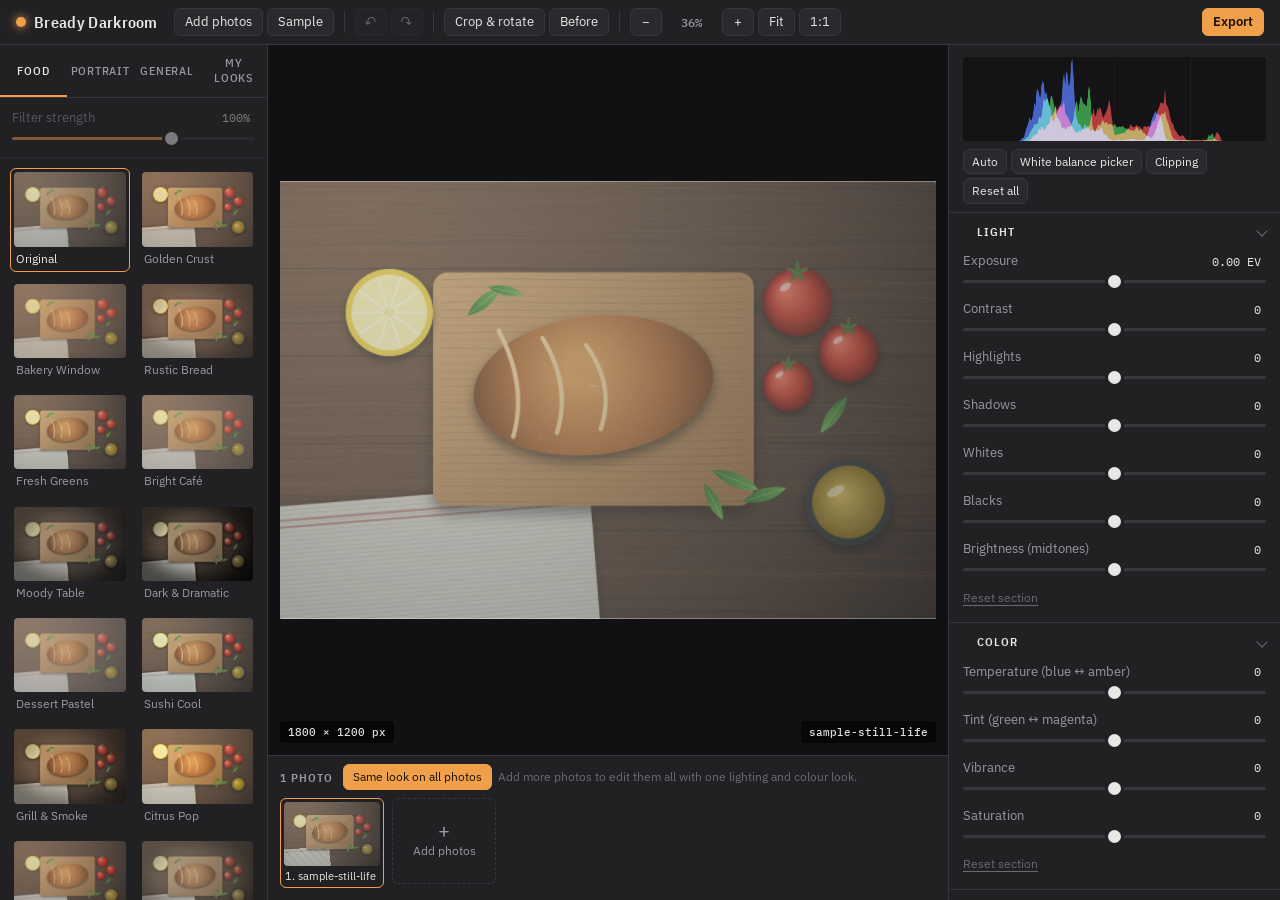
==== darkroom/index.html @ 06fd02fe "Gallery: photos fade in once fully loaded, middle photo first, lighter effects on phones Co-Authored" ====
<!doctype html><html><head><meta charset=utf8><meta name=viewport content="width=device-width,initial-scale=1,viewport-fit=cover"><style>:root{color-scheme:light;box-sizing:border-box;padding-top:env(safe-area-inset-top,0px);padding-bottom:env(safe-area-inset-bottom,0px)}html{scroll-padding-top:env(safe-area-inset-top,0px)}body{margin:0;padding:0;font:14px -apple-system,BlinkMacSystemFont,sans-serif;background:#fff;color:#000}img{max-width:100%}[hidden]:not([hidden=until-found i]){display:none!important}</style></head><body>
<title>Bready Darkroom</title>
<meta name="claude:viewport-fit-sides" content="cover">
<link rel="preconnect" href="https://fonts.googleapis.com">
<link rel="stylesheet" href="https://fonts.googleapis.com/css2?family=IBM+Plex+Mono:wght@400;500&family=IBM+Plex+Sans+Condensed:wght@500;600&family=IBM+Plex+Sans:wght@400;500;600&display=swap">
<style>
/* Layout: darkroom workstation — filter rack left, light table centre, adjustment stack right; stacks on phones.
   Deliberately single-theme neutral dark so colour judgement isn't biased by the UI. Accent = safelight amber. */
:root{
  --bg:#18181a; --panel:#212124; --panel-2:#2a2a2e; --line:#36363b;
  --fg:#e9e7e4; --muted:#9b989f; --faint:#6c6a70;
  --accent:#f0a04b; --accent-ink:#1a1206; --danger:#ff5b4d;
  --font-ui:"IBM Plex Sans",system-ui,-apple-system,"Segoe UI",sans-serif;
  --font-cond:"IBM Plex Sans Condensed","IBM Plex Sans",system-ui,sans-serif;
  --font-mono:"IBM Plex Mono",ui-monospace,SFMono-Regular,Menlo,monospace;
  color-scheme:dark;
}
html,body{height:100%}
[hidden]{display:none!important}
body{background:var(--bg);color:var(--fg);font:13px/1.4 var(--font-ui);overflow:hidden}
*{box-sizing:border-box}
button,select,input{font:inherit;color:inherit}
button{cursor:pointer}
:focus-visible{outline:2px solid var(--accent);outline-offset:2px}

.app{height:100%;display:grid;grid-template-columns:268px minmax(0,1fr) 332px;grid-template-rows:auto minmax(0,1fr);
  grid-template-areas:"top top top" "filters view adjust"}
header{grid-area:top;display:flex;flex-wrap:wrap;align-items:center;gap:6px;padding-block:8px;
  padding-left:max(16px,env(safe-area-inset-left,0px));padding-right:max(16px,env(safe-area-inset-right,0px));
  border-bottom:1px solid var(--line);background:var(--panel)}
.brand{font:600 16px/1 var(--font-cond);letter-spacing:.02em;margin-right:10px;display:flex;align-items:center;gap:8px;white-space:nowrap}
.brand i{width:10px;height:10px;border-radius:50%;background:var(--accent);box-shadow:0 0 10px var(--accent)}
.grp{display:flex;gap:4px;align-items:center}
.sep{width:1px;height:22px;background:var(--line);margin:0 4px}
.btn{background:var(--panel-2);border:1px solid var(--line);border-radius:6px;padding:6px 10px;line-height:1.1;white-space:nowrap}
.btn:hover{border-color:#4a4a50}
.btn:disabled{opacity:.4;cursor:default}
.btn.on{background:var(--accent);color:var(--accent-ink);border-color:var(--accent)}
.btn.primary{background:var(--accent);color:var(--accent-ink);border-color:var(--accent);font-weight:600}
.btn.icon{padding:6px 8px;min-width:32px}
.zoomlbl{font:500 12px var(--font-mono);min-width:52px;text-align:center;color:var(--muted);font-variant-numeric:tabular-nums}
.spacer{flex:1}

/* filter rack */
.filters{grid-area:filters;border-right:1px solid var(--line);background:var(--panel);display:flex;flex-direction:column;min-height:0}
.tabs{display:flex;border-bottom:1px solid var(--line)}
.tabs button{flex:1;background:none;border:0;border-bottom:2px solid transparent;padding:10px 4px;color:var(--muted);font:500 12px var(--font-cond);letter-spacing:.06em;text-transform:uppercase}
.tabs button.on{color:var(--fg);border-bottom-color:var(--accent)}
.amount{padding:10px 12px;border-bottom:1px solid var(--line)}
.tiles{flex:1;overflow:auto;padding:10px;display:grid;grid-template-columns:repeat(2,minmax(0,1fr));gap:8px;align-content:start}
.tile{position:relative;background:none;border:1px solid transparent;border-radius:6px;padding:3px;text-align:left;color:var(--muted)}
.tile canvas{display:block;width:100%;aspect-ratio:3/2;object-fit:cover;border-radius:4px;background:var(--panel-2)}
.tile span{display:block;font-size:11.5px;padding:4px 2px 1px;white-space:nowrap;overflow:hidden;text-overflow:ellipsis}
.tile:hover{color:var(--fg)}
.tile.on{border-color:var(--accent);color:var(--fg)}
.tile .del{position:absolute;top:6px;right:6px;width:20px;height:20px;border-radius:50%;border:0;background:rgba(0,0,0,.6);color:#fff;font-size:12px;line-height:20px;padding:0}
.savelook{grid-column:1/-1;display:flex;gap:6px}
.savelook input{flex:1;min-width:0;background:var(--panel-2);border:1px solid var(--line);border-radius:6px;padding:6px 8px}
.empty{grid-column:1/-1;color:var(--muted);font-size:12px;padding:6px 2px}

/* light table */
.center{grid-area:view;display:flex;flex-direction:column;min-width:0;min-height:0}
.view{flex:1;position:relative;overflow:hidden;background:#111113;touch-action:none;min-height:0}
/* photo strip: the shoot, one shared look */
.strip{border-top:1px solid var(--line);background:var(--panel);padding:8px 12px 10px;display:flex;flex-direction:column;gap:8px}
.strip-head{display:flex;flex-wrap:wrap;align-items:center;gap:6px}
.strip-head .count{font:600 12px var(--font-cond);letter-spacing:.08em;text-transform:uppercase;color:var(--muted);margin-right:4px}
.strip-head .note{font-size:12px;color:var(--faint);flex:1;min-width:140px}
.strip-head .btn{font-size:12px;padding:5px 9px}
.strip-row{display:flex;gap:8px;overflow-x:auto;padding-bottom:2px}
.ph{position:relative;flex:0 0 auto;width:104px;background:none;border:1px solid transparent;border-radius:6px;padding:3px;color:var(--muted);text-align:left}
.ph canvas{display:block;width:96px;height:64px;border-radius:4px;background:var(--panel-2)}
.ph span{display:block;font-size:11px;padding:3px 1px 0;white-space:nowrap;overflow:hidden;text-overflow:ellipsis;font-variant-numeric:tabular-nums}
.ph:hover{color:var(--fg)}.ph.on{border-color:var(--accent);color:var(--fg)}
.ph .del{position:absolute;top:5px;right:5px;width:18px;height:18px;border-radius:50%;border:0;background:rgba(0,0,0,.65);color:#fff;font-size:11px;line-height:18px;padding:0}
.ph.add{display:flex;flex-direction:column;align-items:center;justify-content:center;height:86px;border:1px dashed var(--line);color:var(--muted);font-size:12px;gap:2px}
.ph.add b{font-size:20px;font-weight:400;line-height:1}
.ph.add:hover{border-color:var(--accent);color:var(--fg)}
.view.pan,.view.space,.view.space #cropbox{cursor:grab}.view.panning{cursor:grabbing}.view.pick{cursor:crosshair}
#stage{position:absolute;left:0;top:0;transform-origin:0 0}
#gl{position:absolute;inset:0;width:100%;height:100%;display:block}
#main,#detail{position:absolute;left:0;top:0;display:block}
#detail{pointer-events:none}
.chip{position:absolute;left:12px;bottom:12px;background:rgba(0,0,0,.6);border-radius:4px;padding:4px 8px;font:500 11px var(--font-mono);color:#ddd;pointer-events:none;font-variant-numeric:tabular-nums}
.chip.r{left:auto;right:12px}
.badge{position:absolute;top:12px;left:50%;transform:translateX(-50%);background:var(--accent);color:var(--accent-ink);font:600 11px var(--font-cond);letter-spacing:.08em;text-transform:uppercase;padding:4px 10px;border-radius:4px}
.drop{position:absolute;inset:0;display:flex;align-items:center;justify-content:center;border:2px dashed var(--accent);background:rgba(240,160,75,.08);font:600 16px var(--font-cond);color:var(--accent);pointer-events:none}

/* crop */
#cropbox{position:absolute;box-shadow:0 0 0 9999px rgba(0,0,0,.6);outline:1px solid rgba(255,255,255,.9);cursor:move}
#cropbox .g{position:absolute;background:rgba(255,255,255,.35);pointer-events:none}
#cropbox .h{position:absolute;width:18px;height:18px;margin:-9px 0 0 -9px;border:2px solid #fff;background:rgba(0,0,0,.35);border-radius:3px}
.cropbar{position:absolute;left:50%;bottom:12px;transform:translateX(-50%);display:flex;flex-wrap:wrap;gap:6px;align-items:center;justify-content:center;
  background:rgba(24,24,26,.94);border:1px solid var(--line);border-radius:8px;padding:8px;max-width:calc(100% - 24px)}
.cropbar select{background:var(--panel-2);border:1px solid var(--line);border-radius:6px;padding:5px 6px}
.cropbar .straight{display:flex;align-items:center;gap:6px;font-size:12px;color:var(--muted)}
.cropbar .straight input{width:120px}

/* adjustment stack */
.adjust{grid-area:adjust;border-left:1px solid var(--line);background:var(--panel);overflow:auto;min-height:0}
.histo{padding:12px 14px 8px;border-bottom:1px solid var(--line);position:sticky;top:0;background:var(--panel);z-index:2}
#hist{width:100%;height:84px;display:block;background:#141416;border-radius:4px}
.tools{display:flex;flex-wrap:wrap;gap:4px;margin-top:8px}
.tools .btn{padding:5px 8px;font-size:12px}
details{border-bottom:1px solid var(--line)}
summary{list-style:none;cursor:pointer;padding:11px 14px;display:flex;align-items:center;gap:8px;font:600 12px var(--font-cond);letter-spacing:.08em;text-transform:uppercase;color:var(--muted)}
summary::-webkit-details-marker{display:none}
summary::after{content:"";margin-left:auto;width:7px;height:7px;border-right:1.5px solid var(--faint);border-bottom:1.5px solid var(--faint);transform:rotate(-45deg);transition:transform .15s}
details[open] summary::after{transform:rotate(45deg)}
details[open] summary{color:var(--fg)}
summary .dot{width:6px;height:6px;border-radius:50%;background:var(--accent);visibility:hidden}
summary .dot.on{visibility:visible}
.body{padding:2px 14px 14px;display:flex;flex-direction:column;gap:9px}
.row{display:grid;grid-template-columns:1fr auto;gap:2px 8px;align-items:center}
.row label{font-size:12.5px;color:var(--muted);user-select:none;cursor:default}
.row label:hover{color:var(--fg)}
.row .val{width:64px;background:transparent;border:1px solid transparent;border-radius:4px;text-align:right;font:12px var(--font-mono);color:var(--fg);padding:1px 4px;font-variant-numeric:tabular-nums}
.row .val:focus{border-color:var(--line);background:var(--panel-2)}
.row input[type=range]{grid-column:1/-1}
.sub{font:600 11px var(--font-cond);letter-spacing:.08em;text-transform:uppercase;color:var(--faint);margin-top:4px}
.seg{display:flex;gap:2px;background:var(--panel-2);border-radius:6px;padding:2px}
.seg button{flex:1;background:none;border:0;border-radius:4px;padding:5px 4px;font-size:12px;color:var(--muted)}
.seg button.on{background:#3a3a40;color:var(--fg)}
.reset{align-self:flex-start;background:none;border:0;color:var(--faint);font-size:12px;padding:2px 0;text-decoration:underline;text-underline-offset:3px}
.reset:hover{color:var(--fg)}
.hint{font-size:11.5px;color:var(--faint);line-height:1.45}
#curve{width:100%;aspect-ratio:1;display:block;background:#141416;border-radius:4px;touch-action:none;cursor:crosshair}

input[type=range]{-webkit-appearance:none;appearance:none;width:100%;height:18px;background:transparent;margin:0;--a:0%;--b:0%;--track:linear-gradient(to right,var(--line),var(--line))}
input[type=range]::-webkit-slider-runnable-track{height:3px;border-radius:2px;background:linear-gradient(to right,transparent var(--a),var(--accent) var(--a),var(--accent) var(--b),transparent var(--b)),var(--track)}
input[type=range]::-moz-range-track{height:3px;border-radius:2px;background:linear-gradient(to right,transparent var(--a),var(--accent) var(--a),var(--accent) var(--b),transparent var(--b)),var(--track)}
input[type=range]::-webkit-slider-thumb{-webkit-appearance:none;width:13px;height:13px;border-radius:50%;background:var(--fg);margin-top:-5px;border:0;box-shadow:0 0 0 3px var(--panel)}
input[type=range]::-moz-range-thumb{width:13px;height:13px;border-radius:50%;background:var(--fg);border:0;box-shadow:0 0 0 3px var(--panel)}
input[type=range].hue{--track:linear-gradient(to right,#f44,#fa4,#ff4,#4f4,#4ff,#44f,#f4f,#f44)}
input[type=range].hue::-webkit-slider-runnable-track{height:4px;background:var(--track)}
input[type=range].hue::-moz-range-track{height:4px;background:var(--track)}

/* export sheet */
.sheet{position:fixed;inset:0;background:rgba(0,0,0,.6);display:flex;align-items:center;justify-content:center;z-index:20;
  padding-left:max(16px,env(safe-area-inset-left,0px));padding-right:max(16px,env(safe-area-inset-right,0px));padding-block:16px}
.card{background:var(--panel);border:1px solid var(--line);border-radius:10px;width:min(520px,100%);max-height:100%;overflow:auto;padding:18px;display:flex;flex-direction:column;gap:12px}
.card h2{margin:0;font:600 18px var(--font-cond);letter-spacing:.02em}
.field{display:flex;flex-direction:column;gap:5px}
.field > span{font-size:12px;color:var(--muted)}
.field input[type=text],.field input[type=number],.field select{background:var(--panel-2);border:1px solid var(--line);border-radius:6px;padding:7px 8px;width:100%}
.two{display:grid;grid-template-columns:1fr 1fr;gap:10px}
.sizes{display:flex;flex-wrap:wrap;gap:5px}
.sizes .btn{font-size:12px;padding:5px 8px}
.stat{font:12px var(--font-mono);color:var(--muted);font-variant-numeric:tabular-nums}
.stat b{color:var(--fg);font-weight:500}
#expPreview{max-width:100%;max-height:220px;align-self:center;border-radius:4px;display:block}
.actions{display:flex;gap:8px;justify-content:flex-end;flex-wrap:wrap}

.toast{position:fixed;left:50%;bottom:max(20px,env(safe-area-inset-bottom,0px));transform:translateX(-50%);background:var(--fg);color:var(--bg);padding:8px 14px;border-radius:6px;font-weight:500;z-index:30;max-width:calc(100% - 32px)}

@media (max-width:980px){
  body{overflow:auto}
  .app{height:auto;grid-template-columns:minmax(0,1fr);grid-template-rows:auto;grid-template-areas:"top" "view" "filters" "adjust"}
  .view{flex:none;height:56vh;min-height:320px}
  .filters,.adjust{border:0;border-top:1px solid var(--line)}
  .tiles{grid-auto-flow:column;grid-template-columns:none;grid-auto-columns:116px;grid-template-rows:auto;overflow-x:auto;overflow-y:hidden}
  .savelook{grid-column:auto;grid-row:1;width:220px;flex-direction:column}
  .empty{grid-column:auto;width:200px}
  .histo{position:static}
  .brand{width:100%;margin-bottom:2px}
}
@media (prefers-reduced-motion:reduce){*{transition:none!important}}
</style>

<div class="app">
  <header>
    <div class="brand"><i></i>Bready Darkroom</div>
    <div class="grp">
      <button class="btn" id="openBtn" title="Add photos (O)">Add photos</button>
      <input type="file" id="file" accept="image/*" multiple hidden>
      <button class="btn" id="sampleBtn">Sample</button>
    </div>
    <div class="sep"></div>
    <div class="grp">
      <button class="btn icon" id="undoBtn" title="Undo (Ctrl+Z)" aria-label="Undo">↶</button>
      <button class="btn icon" id="redoBtn" title="Redo (Ctrl+Shift+Z)" aria-label="Redo">↷</button>
    </div>
    <div class="sep"></div>
    <div class="grp">
      <button class="btn" id="cropBtn" title="Crop & rotate (C)">Crop &amp; rotate</button>
      <button class="btn" id="beforeBtn" title="Hold to see the original (\)">Before</button>
    </div>
    <div class="sep"></div>
    <div class="grp">
      <button class="btn icon" id="zoomOut" aria-label="Zoom out" title="Zoom out (−)">−</button>
      <span class="zoomlbl" id="zoomLbl">100%</span>
      <button class="btn icon" id="zoomIn" aria-label="Zoom in" title="Zoom in (+)">+</button>
      <button class="btn" id="fitBtn" title="Fit to screen (0)">Fit</button>
      <button class="btn" id="oneBtn" title="Actual pixels (1)">1:1</button>
    </div>
    <div class="spacer"></div>
    <button class="btn primary" id="exportBtn">Export</button>
  </header>

  <aside class="filters">
    <div class="tabs" role="tablist">
      <button data-tab="food" class="on">Food</button>
      <button data-tab="portrait">Portrait</button>
      <button data-tab="general">General</button>
      <button data-tab="mine">My looks</button>
    </div>
    <div class="amount" id="amountWrap"></div>
    <div class="tiles" id="tiles"></div>
  </aside>

  <section class="center">
  <main class="view pan" id="view">
    <canvas id="gl"></canvas>
    <div id="stage"><canvas id="main"></canvas><canvas id="detail" hidden></canvas></div>
    <div id="cropbox" hidden></div>
    <div class="cropbar" id="cropbar" hidden>
      <select id="aspect" aria-label="Aspect ratio">
        <option value="free">Free</option>
        <option value="orig">Original</option>
        <option value="1">1:1 Square</option>
        <option value="0.8">4:5 Instagram</option>
        <option value="1.5">3:2 Photo</option>
        <option value="1.3333">4:3</option>
        <option value="1.7778">16:9 Hero</option>
        <option value="0.5625">9:16 Story</option>
        <option value="0.6667">2:3 Portrait</option>
        <option value="1.9048">1.91:1 Social share</option>
        <option value="3">3:1 Banner</option>
      </select>
      <button class="btn icon" id="rotL" title="Rotate left" aria-label="Rotate left">⟲</button>
      <button class="btn icon" id="rotR" title="Rotate right" aria-label="Rotate right">⟳</button>
      <button class="btn" id="flipH">Flip H</button>
      <button class="btn" id="flipV">Flip V</button>
      <select id="cropFill" aria-label="Fill for empty corners" title="Colour for areas outside the photo">
        <option value="blur">Corners: blurred photo</option><option value="white">Corners: white</option><option value="black">Corners: black</option><option value="transparent">Corners: transparent</option></select>
      <label class="straight">Straighten <input type="range" id="straight" min="-45" max="45" step="0.1" value="0"><span id="straightVal" class="stat">0.0°</span></label>
      <span class="stat" style="flex-basis:100%;text-align:center;order:9">Drag the box past the photo edge to include more · scroll or pinch to zoom · hold Space to pan</span>
      <button class="btn" id="cropReset">Reset</button>
      <button class="btn" id="cropCancel">Cancel</button>
      <button class="btn primary" id="cropApply">Apply</button>
    </div>
    <div class="badge" id="beforeBadge" hidden>Original</div>
    <div class="chip" id="dimChip"></div>
    <div class="chip r" id="nameChip"></div>
    <div class="drop" id="drop" hidden>Drop photo to open</div>
  </main>
  <div class="strip" id="strip">
    <div class="strip-head">
      <span class="count" id="stripCount">1 photo</span>
      <button class="btn on" id="syncBtn" title="Every photo uses the same light and colour edits; crops stay per photo">Same look on all photos</button>
      <button class="btn" id="copyLookBtn" hidden>Copy this look to all</button>
      <span class="note" id="stripNote"></span>
      <button class="btn" id="exportAllBtn" hidden>Export all</button>
    </div>
    <div class="strip-row" id="stripRow"></div>
  </div>
  </section>

  <aside class="adjust" id="adjust">
    <div class="histo">
      <canvas id="hist" width="600" height="168"></canvas>
      <div class="tools">
        <button class="btn" id="autoBtn" title="Auto levels and tone">Auto</button>
        <button class="btn" id="wbBtn" title="Click something white or grey in the photo">White balance picker</button>
        <button class="btn" id="clipBtn" title="Red = blown highlights, blue = crushed shadows">Clipping</button>
        <button class="btn" id="resetAll">Reset all</button>
      </div>
    </div>
    <details open data-sec="light"><summary><span class="dot"></span>Light</summary><div class="body" id="sec-light"></div></details>
    <details open data-sec="color"><summary><span class="dot"></span>Color</summary><div class="body" id="sec-color"></div></details>
    <details data-sec="hsl"><summary><span class="dot"></span>HSL mixer</summary><div class="body" id="sec-hsl"></div></details>
    <details data-sec="curves"><summary><span class="dot"></span>Curves</summary><div class="body" id="sec-curves"></div></details>
    <details data-sec="levels"><summary><span class="dot"></span>Levels</summary><div class="body" id="sec-levels"></div></details>
    <details data-sec="grading"><summary><span class="dot"></span>Color grading</summary><div class="body" id="sec-grading"></div></details>
    <details data-sec="detail"><summary><span class="dot"></span>Detail</summary><div class="body" id="sec-detail"></div></details>
    <details data-sec="portrait"><summary><span class="dot"></span>Portrait retouch</summary><div class="body" id="sec-portrait"></div></details>
    <details data-sec="effects"><summary><span class="dot"></span>Effects</summary><div class="body" id="sec-effects"></div></details>
  </aside>
</div>

<div class="sheet" id="exportSheet" hidden>
  <div class="card" role="dialog" aria-labelledby="expTitle">
    <h2 id="expTitle">Export for web</h2>
    <div class="field" id="expScopeWrap" hidden><span>Photos</span>
      <div class="seg" id="expScope"><button data-v="one" class="on">This photo</button><button data-v="all" id="expAllLbl">All photos (.zip)</button></div></div>
    <div class="field"><span id="expNameLbl">File name</span><input type="text" id="expName" value="photo-edit"></div>
    <div class="two">
      <label class="field"><span>Format</span>
        <select id="expFmt"><option value="jpg">JPG (photos)</option><option value="webp">WebP (smallest)</option><option value="png">PNG (lossless)</option></select></label>
      <label class="field"><span>Quality <b id="expQVal" class="stat">82</b></span><input type="range" id="expQ" min="40" max="100" value="82"></label>
    </div>
    <div class="field"><span>Size presets</span>
      <div class="sizes" id="expSizes"></div>
    </div>
    <div class="two">
      <label class="field"><span>Width (px) — blank keeps original</span><input type="number" id="expW" min="16" max="12000" placeholder="original"></label>
      <label class="field"><span>Height (px) — blank keeps ratio</span><input type="number" id="expH" min="16" max="12000" placeholder="auto"></label>
    </div>
    <div class="stat" id="expInfo"></div>
    <img id="expPreview" alt="Export preview" hidden>
    <div class="hint" id="expHint"></div>
    <div class="actions">
      <button class="btn" id="expClose">Close</button>
      <button class="btn primary" id="expGo">Render &amp; save</button>
    </div>
  </div>
</div>
<div class="toast" id="toast" hidden></div>

<script>
"use strict";
/* ============================== parameters ============================== */
const BANDS=["red","orange","yellow","green","aqua","blue","purple","magenta"];
const BAND_C={red:0,orange:30,yellow:60,green:120,aqua:180,blue:235,purple:275,magenta:320};
const BAND_W={red:32,orange:26,yellow:32,green:50,aqua:40,blue:42,purple:32,magenta:36};
const BAND_SW={red:"#e5484d",orange:"#f08a3a",yellow:"#e8cf3a",green:"#46b35a",aqua:"#3fbfc4",blue:"#3e6fe0",purple:"#8a55d8",magenta:"#d64fb0"};
function defaults(){
  const hsl={};BANDS.forEach(b=>hsl[b]=[0,0,0]);
  return {exposure:0,contrast:0,highlights:0,shadows:0,whites:0,blacks:0,brightness:0,
    temp:0,tint:0,vibrance:0,saturation:0,
    clarity:0,dehaze:0,sharpen:0,noise:0,skin:0,
    fade:0,vignette:0,vigMid:50,vigFeather:50,vigRound:0,grain:0,grainSize:25,
    shH:220,shS:0,miH:30,miS:0,hiH:45,hiS:0,balance:0,
    inBlack:0,gamma:1,inWhite:255,outBlack:0,outWhite:255,
    curves:{rgb:[[0,0],[255,255]],r:[[0,0],[255,255]],g:[[0,0],[255,255]],b:[[0,0],[255,255]]},
    hsl};
}
const DEF=defaults();
const clone=o=>JSON.parse(JSON.stringify(o));
const sgn=v=>(v>0?"+":"")+v;
const fmtInt=v=>sgn(Math.round(v));

/* ============================== presets ============================== */
const P_FOOD=[
 ["Golden Crust",{exposure:.15,contrast:12,highlights:-20,shadows:15,temp:18,tint:3,vibrance:18,clarity:15,sharpen:25,hsl:{orange:[-3,15,5],yellow:[-5,10,5]},hiH:40,hiS:12}],
 ["Bakery Window",{exposure:.25,contrast:5,highlights:-30,shadows:20,temp:25,tint:4,vibrance:10,fade:10,hiH:45,hiS:15}],
 ["Rustic Bread",{exposure:.05,contrast:18,highlights:-25,shadows:20,temp:22,tint:4,vibrance:10,clarity:25,sharpen:30,fade:6,vignette:-20,hsl:{orange:[-4,12,4],yellow:[-8,5,6]},shH:30,shS:10}],
 ["Fresh Greens",{exposure:.1,contrast:10,temp:-4,vibrance:22,clarity:10,sharpen:20,hsl:{green:[-8,25,8],yellow:[-10,10,0],aqua:[0,10,0]}}],
 ["Bright Café",{exposure:.35,contrast:-5,highlights:-25,shadows:30,whites:10,temp:6,vibrance:12,fade:8,sharpen:15}],
 ["Moody Table",{exposure:-.3,contrast:25,highlights:-35,shadows:-10,blacks:-15,temp:8,saturation:-10,clarity:20,vignette:-35,hsl:{orange:[0,10,0]},shH:210,shS:15}],
 ["Dark & Dramatic",{exposure:-.4,contrast:35,highlights:-10,shadows:-25,blacks:-30,clarity:25,saturation:-5,vignette:-50,temp:6}],
 ["Dessert Pastel",{exposure:.3,contrast:-15,highlights:-20,shadows:25,fade:20,saturation:-8,vibrance:10,tint:6,hsl:{red:[5,-10,10],magenta:[0,10,10]},hiH:330,hiS:10}],
 ["Sushi Cool",{exposure:.1,contrast:15,temp:-15,tint:-3,vibrance:15,clarity:15,sharpen:30,hsl:{red:[0,15,0],orange:[-5,10,0]}}],
 ["Grill & Smoke",{exposure:-.15,contrast:30,highlights:-20,shadows:5,blacks:-20,temp:20,saturation:5,clarity:30,dehaze:10,vignette:-30,hsl:{orange:[-5,15,-5],red:[0,10,-5]}}],
 ["Citrus Pop",{exposure:.2,contrast:20,temp:5,vibrance:30,saturation:8,clarity:10,hsl:{yellow:[-3,25,8],orange:[0,20,5],green:[0,15,0]}}],
 ["Berry Rich",{contrast:20,highlights:-15,blacks:-10,vibrance:20,tint:5,hsl:{red:[-5,25,-5],magenta:[0,25,-5],purple:[0,20,-5]}}],
 ["Coffee House",{exposure:-.1,contrast:15,highlights:-20,temp:15,saturation:-15,fade:15,clarity:15,vignette:-25,shH:35,shS:18,hiH:40,hiS:10}],
 ["Clean Menu",{exposure:.4,contrast:10,highlights:-10,shadows:20,whites:25,blacks:-5,temp:-3,vibrance:12,sharpen:25,dehaze:5}],
 ["Street Food",{contrast:30,highlights:-20,shadows:15,temp:10,vibrance:25,clarity:30,dehaze:12,sharpen:30,vignette:-15}],
 ["Brunch Light",{exposure:.3,contrast:-5,highlights:-30,shadows:25,temp:10,tint:3,vibrance:15,fade:10}],
 ["Chocolate Deep",{exposure:-.15,contrast:30,highlights:-15,blacks:-20,temp:12,saturation:5,clarity:20,vignette:-25,hsl:{orange:[0,15,-10],red:[0,10,-8]}}],
 ["Spice Market",{contrast:20,temp:18,vibrance:30,clarity:15,hsl:{red:[3,20,0],orange:[0,25,0],yellow:[-5,15,0]},shH:20,shS:10}],
 ["Ice Cream",{exposure:.35,contrast:-10,shadows:20,temp:-8,tint:5,vibrance:15,fade:15,hsl:{magenta:[0,15,10],red:[0,8,10],aqua:[0,15,10]}}],
 ["Wine & Dine",{exposure:-.2,contrast:25,highlights:-25,blacks:-15,temp:6,tint:6,vignette:-40,hsl:{red:[0,20,-10],purple:[0,15,-8]},shH:280,shS:10}],
 ["Farm Fresh",{exposure:.15,contrast:12,shadows:15,temp:4,vibrance:25,clarity:18,sharpen:25,hsl:{green:[-6,20,5],red:[0,15,0],orange:[0,10,0]}}],
 ["Overhead Flatlay",{exposure:.25,contrast:8,highlights:-20,shadows:25,whites:15,temp:-2,vibrance:15,sharpen:20}],
 ["Burger Joint",{contrast:28,highlights:-15,shadows:10,temp:12,saturation:10,clarity:22,dehaze:8,vignette:-20,hsl:{red:[0,15,0],orange:[-3,18,0],yellow:[-5,10,0],green:[0,15,0]}}],
 ["Matcha",{exposure:.15,contrast:-5,fade:12,temp:-5,saturation:-5,hsl:{green:[-15,20,10],yellow:[-15,0,5]},hiH:90,hiS:8}],
];
const P_PORTRAIT=[
 ["Natural Skin",{skin:30,contrast:5,highlights:-10,shadows:10,temp:3,vibrance:5,hsl:{orange:[0,-5,5]}}],
 ["Soft Glow",{exposure:.2,contrast:-12,highlights:-20,shadows:15,skin:45,clarity:-20,fade:8,hsl:{orange:[0,-8,10]}}],
 ["Golden Hour",{exposure:.1,contrast:10,highlights:-25,shadows:15,temp:30,tint:5,vibrance:12,skin:25,hiH:40,hiS:18,shH:20,shS:8,vignette:-15}],
 ["Studio Clean",{exposure:.15,contrast:12,highlights:-15,shadows:10,whites:12,blacks:-8,skin:30,sharpen:20,hsl:{orange:[0,-5,5]}}],
 ["Corporate Headshot",{exposure:.1,contrast:10,highlights:-15,shadows:15,temp:-2,vibrance:5,skin:35,sharpen:25,clarity:5,hsl:{orange:[0,-5,5]}}],
 ["Porcelain",{exposure:.3,contrast:-5,highlights:-15,temp:-8,saturation:-20,skin:55,fade:6,hsl:{orange:[0,-25,20],red:[0,-15,10]}}],
 ["Bronze",{exposure:-.05,contrast:20,temp:22,tint:4,vibrance:10,clarity:10,skin:20,hsl:{orange:[-3,20,-8],yellow:[-8,10,-5]},shH:30,shS:12}],
 ["Deep Tone Glow",{exposure:.15,contrast:10,highlights:-20,shadows:20,vibrance:10,temp:6,skin:20,hsl:{orange:[-2,12,5],red:[0,5,0]},hiH:40,hiS:8}],
 ["Rosy Cheeks",{exposure:.15,temp:4,tint:10,vibrance:10,skin:30,hsl:{red:[0,15,5],orange:[-5,0,8],magenta:[0,10,0]}}],
 ["Sun-kissed",{exposure:.2,contrast:8,highlights:-30,temp:25,vibrance:15,skin:25,fade:6,dehaze:-8,hiH:45,hiS:20}],
 ["Bridal Airy",{exposure:.45,contrast:-15,highlights:-35,shadows:30,whites:10,temp:2,saturation:-12,skin:45,fade:10,hsl:{green:[0,-20,10],orange:[0,-5,10]}}],
 ["Dreamy Pastel",{exposure:.3,contrast:-20,highlights:-20,shadows:25,fade:25,saturation:-10,tint:8,skin:40,hiH:320,hiS:12,shH:220,shS:10}],
 ["Warm Matte Skin",{contrast:-5,highlights:-15,temp:12,saturation:-10,fade:18,skin:35,hsl:{orange:[0,-5,8]}}],
 ["Editorial Matte",{contrast:15,highlights:-20,shadows:10,saturation:-25,fade:25,skin:25,clarity:10,shH:200,shS:10}],
 ["Film Portra",{contrast:-5,highlights:-20,shadows:10,temp:8,tint:-3,saturation:-10,fade:12,grain:18,hsl:{orange:[-3,-5,8],green:[15,-15,0],blue:[-8,-10,0]},shH:180,shS:8,hiH:40,hiS:10}],
 ["Kodak Gold",{contrast:10,temp:18,tint:-2,saturation:5,fade:10,grain:20,hsl:{yellow:[-5,15,0],orange:[-3,10,5],blue:[-5,-10,-5]},hiH:45,hiS:15}],
 ["Teal & Orange",{contrast:20,highlights:-15,temp:3,saturation:5,vignette:-20,hsl:{orange:[0,15,5],aqua:[-10,20,-5],blue:[-15,15,-5],green:[30,-20,0]},shH:190,shS:30,hiH:35,hiS:20}],
 ["Cool Fashion",{contrast:22,temp:-18,tint:3,saturation:-15,clarity:15,skin:25,vignette:-15,shH:220,shS:15}],
 ["Low Key",{exposure:-.35,contrast:30,shadows:-20,blacks:-25,highlights:-5,saturation:-10,skin:20,vignette:-55,clarity:15}],
 ["Neon Night",{exposure:-.1,contrast:25,temp:-20,tint:15,vibrance:30,skin:20,hsl:{blue:[0,25,0],magenta:[0,30,0],purple:[0,25,0]},shH:260,shS:25,hiH:320,hiS:15}],
 ["Vintage Fade",{contrast:-10,temp:15,tint:5,saturation:-25,fade:30,grain:25,vignette:-25,shH:40,shS:20,hiH:50,hiS:10}],
 ["Crisp Detail",{contrast:20,clarity:30,sharpen:40,saturation:-15,temp:-3,highlights:-10,blacks:-10,vignette:-15}],
 ["Classic B&W",{saturation:-100,contrast:20,clarity:10,grain:10,hsl:{orange:[0,0,15],red:[0,0,10],blue:[0,0,-15]}}],
 ["High Contrast B&W",{saturation:-100,contrast:45,highlights:-10,blacks:-25,whites:20,clarity:25,vignette:-25,grain:15}],
];
const P_GENERAL=[
 ["Vivid",{contrast:20,vibrance:35,saturation:10,clarity:10}],
 ["Crisp",{contrast:15,clarity:25,sharpen:35,dehaze:10}],
 ["HDR Look",{highlights:-60,shadows:60,clarity:45,vibrance:20,whites:10,blacks:-10}],
 ["Clear Haze",{dehaze:35,contrast:10,vibrance:10}],
 ["Matte",{contrast:-10,fade:30,saturation:-10}],
 ["Polaroid",{exposure:.1,contrast:-10,fade:20,temp:10,tint:-5,saturation:-15,vignette:-20,shH:180,shS:15}],
 ["Lomo",{contrast:35,saturation:20,vignette:-65,shH:220,shS:15,hiH:55,hiS:15}],
 ["Cross Process",{contrast:25,tint:-10,temp:-5,hsl:{yellow:[0,25,10],green:[10,15,0]},shH:200,shS:30,hiH:60,hiS:30}],
 ["Arctic",{exposure:.15,temp:-30,contrast:10,saturation:-20,highlights:-15,fade:8}],
 ["Sunset",{temp:35,tint:8,vibrance:20,highlights:-20,hiH:25,hiS:25,shH:300,shS:12}],
 ["Sepia",{saturation:-100,contrast:10,fade:10,shH:30,shS:40,miH:35,miS:35,hiH:45,hiS:30}],
 ["Noir",{saturation:-100,contrast:50,blacks:-30,exposure:-.2,vignette:-45,grain:20}],
];
const PRESETS={food:P_FOOD,portrait:P_PORTRAIT,general:P_GENERAL};
const PRESET_BY_ID={};
for(const k in PRESETS)PRESETS[k].forEach(([n,d])=>PRESET_BY_ID[k+":"+n]=d);

/* ============================== state ============================== */
const state={p:defaults(),geo:{rot:0,flipH:false,flipV:false,straight:0,fill:"white",crop:{x:0,y:0,w:1,h:1}},filter:{id:null,amount:100}};
let hist=[],histIdx=-1;
let src=null,srcName="sample-still-life";
let prev=null;        // {data:Uint8ClampedArray,w,h,cache}
let dispW=1,dispH=1;  // full-res dims of what is on screen
let fullGeo=null;     // full-res cropped canvas cache
const view={scale:1,tx:0,ty:0};
let cropMode=false,cropSaved=null,cropAspect="free";
let compare=false,clipWarn=false,wbPick=false,keepEdits=false;
let lastOut=null;
const PREV_MAX=1500;let WORK_MAX=6000;

const $=s=>document.querySelector(s);
const mainC=$("#main"),detailC=$("#detail"),stage=$("#stage"),viewEl=$("#view");

/* ============================== colour math ============================== */
const S2L=new Float32Array(256);for(let i=0;i<256;i++){const c=i/255;S2L[i]=c<=.04045?c/12.92:Math.pow((c+.055)/1.055,2.4);}
const L2S=new Float32Array(8192);for(let i=0;i<8192;i++){const v=i/4095.5;L2S[i]=v<=.0031308?v*12.92:1.055*Math.pow(v,1/2.4)-.055;}
function sm(a,b,x){x=(x-a)/(b-a);x=x<0?0:x>1?1:x;return x*x*(3-2*x);}
function hsl2rgb(h,s,l){const c=(1-Math.abs(2*l-1))*s,hp=((h%360)+360)%360/60,x=c*(1-Math.abs(hp%2-1)),m=l-c/2;let r=0,g=0,b=0;
  if(hp<1){r=c;g=x}else if(hp<2){r=x;g=c}else if(hp<3){g=c;b=x}else if(hp<4){g=x;b=c}else if(hp<5){r=x;b=c}else{r=c;b=x}return[r+m,g+m,b+m];}
function hash(x,y){let h=(Math.imul(x,374761393)+Math.imul(y,668265263))|0;h=Math.imul(h^(h>>>13),1274126177);h^=h>>>16;return(h>>>0)/4294967296;}

function curveLUT(pts){
  const p=pts.slice().sort((a,b)=>a[0]-b[0]),n=p.length,out=new Float32Array(256);
  if(n<2){for(let i=0;i<256;i++)out[i]=i/255;return out;}
  const dx=[],m=[],t=new Array(n);
  for(let i=0;i<n-1;i++){dx[i]=Math.max(1e-6,p[i+1][0]-p[i][0]);m[i]=(p[i+1][1]-p[i][1])/dx[i];}
  t[0]=m[0];t[n-1]=m[n-2];
  for(let i=1;i<n-1;i++)t[i]=m[i-1]*m[i]<=0?0:(m[i-1]+m[i])/2;
  for(let i=0;i<n-1;i++){if(m[i]===0){t[i]=0;t[i+1]=0;continue;}const a=t[i]/m[i],b=t[i+1]/m[i],s=a*a+b*b;if(s>9){const k=3/Math.sqrt(s);t[i]=k*a*m[i];t[i+1]=k*b*m[i];}}
  let k=0;
  for(let x=0;x<256;x++){
    let y;
    if(x<=p[0][0])y=p[0][1];else if(x>=p[n-1][0])y=p[n-1][1];
    else{while(k<n-2&&x>p[k+1][0])k++;const h=dx[k],u=(x-p[k][0])/h,u2=u*u,u3=u2*u;
      y=(2*u3-3*u2+1)*p[k][1]+(u3-2*u2+u)*h*t[k]+(-2*u3+3*u2)*p[k+1][1]+(u3-u2)*h*t[k+1];}
    out[x]=Math.min(1,Math.max(0,y/255));
  }
  return out;
}
function buildTone(P){
  const T=new Float32Array(1024),c=P.contrast/100,hi=P.highlights/100,sh=P.shadows/100,wh=P.whites/100,bk=P.blacks/100,br=P.brightness/100;
  const g=Math.pow(2,-br*.85);
  for(let i=0;i<1024;i++){
    const L=i/511.5;let v=L;
    v+=hi*.32*sm(.42,1.05,L)*(L>1&&hi<0?L:1);
    v+=sh*.32*(1-sm(0,.55,L));
    v+=wh*.2*sm(.55,1,L);
    v+=bk*.16*(1-sm(0,.4,L));
    if(v>0&&v<1){const s=v*v*(3-2*v);v=v+c*(s-v);}
    else if(v>=1&&c<0)v=1+(v-1)*(1+c*.5);
    if(v>0)v=Math.pow(v,g);
    T[i]=v<0?0:v;
  }
  return T;
}
function buildChan(P){
  const ib=P.inBlack/255,iw=Math.max(ib+1/255,P.inWhite/255),ga=Math.max(.05,P.gamma),ob=P.outBlack/255,ow=P.outWhite/255;
  const cm=curveLUT(P.curves.rgb),cr=curveLUT(P.curves.r),cg=curveLUT(P.curves.g),cb=curveLUT(P.curves.b);
  const R=new Float32Array(1024),G=new Float32Array(1024),B=new Float32Array(1024);
  const look=(lut,v)=>{const f=v*255,i=f|0,j=i>=255?255:i+1,t=f-i;return lut[i]*(1-t)+lut[j]*t;};
  for(let i=0;i<1024;i++){
    let v=(i/1023-ib)/(iw-ib);v=v<0?0:v>1?1:v;v=Math.pow(v,1/ga);v=ob+v*(ow-ob);
    v=look(cm,v<0?0:v>1?1:v);
    R[i]=look(cr,v);G[i]=look(cg,v);B[i]=look(cb,v);
  }
  return[R,G,B];
}

/* ============================== blurs ============================== */
function blurRGB(srcA,w,h,r){
  let a=new Uint8ClampedArray(srcA),b=new Uint8ClampedArray(srcA.length);
  const inv=1/(2*r+1);
  for(let it=0;it<3;it++){
    for(let y=0;y<h;y++){const row=y*w*4;
      for(let c=0;c<3;c++){let s=(r+1)*a[row+c];for(let i=0;i<r;i++)s+=a[row+Math.min(i,w-1)*4+c];
        for(let x=0;x<w;x++){s+=a[row+Math.min(x+r,w-1)*4+c]-a[row+Math.max(x-r-1,0)*4+c];b[row+x*4+c]=s*inv;}}}
    for(let x=0;x<w;x++){const col=x*4;
      for(let c=0;c<3;c++){let s=(r+1)*b[col+c];for(let i=0;i<r;i++)s+=b[Math.min(i,h-1)*w*4+col+c];
        for(let y=0;y<h;y++){s+=b[Math.min(y+r,h-1)*w*4+col+c]-b[Math.max(y-r-1,0)*w*4+col+c];a[y*w*4+col+c]=s*inv;}}}
  }
  return a;
}
function blurLum(srcA,w,h,r){
  const n=w*h;let a=new Float32Array(n),b=new Float32Array(n);
  for(let i=0;i<n;i++)a[i]=(.299*srcA[i*4]+.587*srcA[i*4+1]+.114*srcA[i*4+2])/255;
  const inv=1/(2*r+1);
  for(let it=0;it<3;it++){
    for(let y=0;y<h;y++){const row=y*w;let s=(r+1)*a[row];for(let i=0;i<r;i++)s+=a[row+Math.min(i,w-1)];
      for(let x=0;x<w;x++){s+=a[row+Math.min(x+r,w-1)]-a[row+Math.max(x-r-1,0)];b[row+x]=s*inv;}}
    for(let x=0;x<w;x++){let s=(r+1)*b[x];for(let i=0;i<r;i++)s+=b[Math.min(i,h-1)*w+x];
      for(let y=0;y<h;y++){s+=b[Math.min(y+r,h-1)*w+x]-b[Math.max(y-r-1,0)*w+x];a[y*w+x]=s*inv;}}
  }
  return a;
}
function cached(cache,key,fn){if(!cache)return fn();if(!cache[key])cache[key]=fn();return cache[key];}
function radii(env){const m=Math.max(env.W,env.H);return{rS:Math.max(1,Math.round(m/1400)),rM:Math.max(2,Math.round(m*.005)),rL:Math.max(3,Math.round(m*.025))};}

/* ============================== the pipeline ============================== */
function processPixels(src,w,h,P,env,cache){
  const out=new Uint8ClampedArray(w*h*4);
  const {rS,rM,rL}=radii(env);
  const sh=P.sharpen/100*1.6,nr=P.noise/100*.85,sk=P.skin/100,cl=P.clarity/100;
  const bS=(sh||nr)?cached(cache,"s"+rS,()=>blurRGB(src,w,h,rS)):null;
  const bM=sk?cached(cache,"m"+rM,()=>blurRGB(src,w,h,rM)):null;
  const lB=cl?cached(cache,"l"+rL,()=>blurLum(src,w,h,rL)):null;
  const t=P.temp/100,ti=P.tint/100,ex=Math.pow(2,P.exposure);
  const wr=(1+t*.3+ti*.08)*ex,wg=(1-ti*.25)*ex,wb=(1-t*.3+ti*.08)*ex;
  const dh=P.dehaze/100;
  const TONE=buildTone(P),[CR,CG,CB]=buildChan(P);
  const bands=BANDS.filter(b=>P.hsl[b].some(v=>v)).map(b=>({c:BAND_C[b],w:BAND_W[b],h:P.hsl[b][0],s:P.hsl[b][1],l:P.hsl[b][2]}));
  const hslOn=bands.length>0;
  const HH=new Float32Array(361),HS=new Float32Array(361),HL=new Float32Array(361);
  if(hslOn)for(let a=0;a<=360;a++)for(const B of bands){let dist=Math.abs(a-B.c);if(dist>180)dist=360-dist;
    if(dist<B.w){const wgt=.5+.5*Math.cos(dist/B.w*Math.PI);HH[a]+=wgt*B.h*.3;HS[a]+=wgt*B.s/100;HL[a]+=wgt*B.l/100*.28;}}
  const sat=Math.max(-1,P.saturation/100),vib=P.vibrance/100;
  const tv=(hh,ss)=>{const c=hsl2rgb(hh,1,.5);const k=ss/100*.2;return[(c[0]-.5)*k,(c[1]-.5)*k,(c[2]-.5)*k];};
  const sv=tv(P.shH,P.shS),mv=tv(P.miH,P.miS),hv=tv(P.hiH,P.hiS);
  const splitOn=P.shS||P.miS||P.hiS,bp=.5+P.balance/100*.3;
  const fade=P.fade/100;
  const vig=P.vignette/100,vStart=P.vigMid/100*.9,vFeather=.05+P.vigFeather/100*.95,vRound=P.vigRound/100,asp=env.W/env.H;
  const grain=P.grain/100*.16,cells=1800/(1+P.grainSize/100*5);
  for(let y=0;y<h;y++){
    const ny01=(env.offY+y+.5)/env.H;
    for(let x=0;x<w;x++){
      const i=(y*w+x)*4;
      const r0=src[i],g0=src[i+1],b0=src[i+2];
      let r=r0,g=g0,b=b0;
      if(bS){const br=bS[i],bg=bS[i+1],bb=bS[i+2];
        r=r+(br-r)*nr+(r0-br)*sh;g=g+(bg-g)*nr+(g0-bg)*sh;b=b+(bb-b)*nr+(b0-bb)*sh;}
      if(bM){
        const cb=128-.1687*r0-.3313*g0+.5*b0,cr=128+.5*r0-.4187*g0-.0813*b0;
        const mask=sm(70,85,cb)*(1-sm(122,135,cb))*sm(128,140,cr)*(1-sm(168,182,cr));
        if(mask>0){const mr=bM[i],mg=bM[i+1],mb=bM[i+2];
          const diff=(Math.abs(r0-mr)+Math.abs(g0-mg)+Math.abs(b0-mb))/3;
          const k=sk*mask*(1-sm(6,28,diff))*.92;r+=(mr-r)*k;g+=(mg-g)*k;b+=(mb-b)*k;}
      }
      r=S2L[r<=0?0:r>=255?255:(r+.5)|0]*wr;g=S2L[g<=0?0:g>=255?255:(g+.5)|0]*wg;b=S2L[b<=0?0:b>=255?255:(b+.5)|0]*wb;
      r=L2S[r>=2?8191:r<=0?0:(r*4095.5)|0];g=L2S[g>=2?8191:g<=0?0:(g*4095.5)|0];b=L2S[b>=2?8191:b<=0?0:(b*4095.5)|0];
      if(dh>0){const k=dh*.13,d=1/(1-k);r=(r-k)*d;g=(g-k)*d;b=(b-k)*d;const L=(r+g+b)/3,f=1+dh*.18;r=L+(r-L)*f;g=L+(g-L)*f;b=L+(b-L)*f;}
      else if(dh<0){const k=-dh*.4;r+=(.74-r)*k;g+=(.75-g)*k;b+=(.77-b)*k;}
      let L=.2126*r+.7152*g+.0722*b;
      if(lB){const L0=(.299*r0+.587*g0+.114*b0)/255,d=L0-lB[y*w+x];const mid=Math.max(0,1-(2*L-1)*(2*L-1));const a=cl*d*1.6*(.3+.7*mid);r+=a;g+=a;b+=a;L+=a;}
      if(L<0)L=0;
      const Ln=TONE[L>=2?1023:(L*511.5)|0];
      if(L>1e-4){const q=Ln/L,d=Ln-L;r=(r*q+r+d)*.5;g=(g*q+g+d)*.5;b=(b*q+b+d)*.5;}else{r+=Ln;g+=Ln;b+=Ln;}
      r=CR[r>=1?1023:r<=0?0:(r*1023)|0];g=CG[g>=1?1023:g<=0?0:(g*1023)|0];b=CB[b>=1?1023:b<=0?0:(b*1023)|0];
      if(hslOn){
        const mx=r>g?(r>b?r:b):(g>b?g:b),mn=r<g?(r<b?r:b):(g<b?g:b),d=mx-mn;
        if(d>1e-4){
          let l=(mx+mn)/2,s=d/(1-Math.abs(2*l-1)),hh;
          if(mx===r)hh=((g-b)/d)%6;else if(mx===g)hh=(b-r)/d+2;else hh=(r-g)/d+4;hh*=60;if(hh<0)hh+=360;
          const ai=(hh+.5)|0,dH=HH[ai],dS=HS[ai],dL=HL[ai];
          if(dH||dS||dL){
            const s0=s>1?1:s;
            hh+=dH;if(hh<0)hh+=360;else if(hh>=360)hh-=360;
            s=s*(1+dS);s=s<0?0:s>1?1:s;l+=dL*s0;l=l<0?0:l>1?1:l;
            const C=(1-Math.abs(2*l-1))*s,hp=hh/60,X=C*(1-Math.abs(hp%2-1)),m=l-C/2;
            if(hp<1){r=C;g=X;b=0}else if(hp<2){r=X;g=C;b=0}else if(hp<3){r=0;g=C;b=X}else if(hp<4){r=0;g=X;b=C}else if(hp<5){r=X;g=0;b=C}else{r=C;g=0;b=X}
            r+=m;g+=m;b+=m;
          }
        }
      }
      L=.2126*r+.7152*g+.0722*b;
      if(sat||vib){const mx=r>g?(r>b?r:b):(g>b?g:b),mn=r<g?(r<b?r:b):(g<b?g:b),cs=Math.min(1,mx-mn);
        const f=(1+sat)*(1+vib*(1-cs)*(vib>0?1.2:1));r=L+(r-L)*f;g=L+(g-L)*f;b=L+(b-L)*f;}
      if(splitOn){const Lc=L<0?0:L>1?1:L;const ws=1-sm(0,bp,Lc),wh=sm(bp,1,Lc),wm=Math.max(0,1-ws-wh);
        r+=sv[0]*ws+mv[0]*wm+hv[0]*wh;g+=sv[1]*ws+mv[1]*wm+hv[1]*wh;b+=sv[2]*ws+mv[2]*wm+hv[2]*wh;}
      if(fade){const k=1-fade*.22,o=fade*.14;r=o+r*k;g=o+g*k;b=o+b*k;}
      if(vig){
        let dx=((env.offX+x+.5)/env.W)*2-1,dy=ny01*2-1;
        if(vRound>0){if(asp>1)dx*=1+(asp-1)*vRound;else dy*=1+(1/asp-1)*vRound;}
        let d=Math.sqrt(dx*dx+dy*dy)/1.2;
        if(vRound<0){const box=Math.max(Math.abs(dx),Math.abs(dy))*1.05;d=d+(box-d)*(-vRound);}
        const v=sm(vStart,vStart+vFeather,d);
        if(vig<0){const m=1+vig*v;r*=m;g*=m;b*=m;}else{const k=vig*v;r+=(1-r)*k;g+=(1-g)*k;b+=(1-b)*k;}
      }
      if(grain){const gx=Math.floor((env.offX+x)/env.W*cells),gy=Math.floor(ny01*cells*env.H/env.W);
        const Lg=L<0?0:L>1?1:L;const a=(hash(gx,gy)-.5)*grain*(.45+.55*(1-Math.abs(Lg*2-1)));r+=a;g+=a;b+=a;}
      out[i]=r*255;out[i+1]=g*255;out[i+2]=b*255;out[i+3]=255;
    }
  }
  return out;
}

/* effective params = your sliders + filter layer at its amount */
function effParams(p,filterId,amount){
  const P=clone(p);if(!filterId)return P;
  const d=PRESET_BY_ID[filterId];if(!d)return P;
  const a=amount/100;
  for(const k in d){
    if(k==="hsl"){for(const b in d.hsl)for(let j=0;j<3;j++)P.hsl[b][j]+=d.hsl[b][j]*a;}
    else if(k==="shH"||k==="miH"||k==="hiH")continue;
    else if(k==="shS"||k==="miS"||k==="hiS"){const hk=k[0]+k[1]+"H";if(!p[k]){P[k]=d[k]*a;if(d[hk]!=null)P[hk]=d[hk];}else P[k]+=d[k]*a;}
    else P[k]+=d[k]*a;
  }
  P.saturation=Math.max(-100,P.saturation);
  return P;
}
const curP=()=>effParams(state.p,state.filter.id,state.filter.amount);

/* ============================== geometry ============================== */
function baseDims(){return state.geo.rot%2?[src.height,src.width]:[src.width,src.height];}
/* frame before cropping: big enough to hold the whole straightened photo (empty corners get the fill colour) */
function preDims(){const[W,H]=baseDims(),a=Math.abs(state.geo.straight||0)*Math.PI/180;if(!a)return[W,H];
  const c=Math.cos(a),s=Math.sin(a);return[Math.round(W*c+H*s),Math.round(W*s+H*c)];}
const FILLS={white:[1,1,1,1],black:[0,0,0,1],transparent:[0,0,0,0],blur:[0,0,0,1]};
const fillName=()=>state.geo.fill&&FILLS[state.geo.fill]?state.geo.fill:"white";
function fillScale(W,H,deg){const a=Math.abs(deg)*Math.PI/180,c=Math.cos(a),s=Math.sin(a);return Math.max(c+(H/W)*s,(W/H)*s+c);}
function buildGeo(scale,withCrop){
  const g=state.geo,[W,H]=preDims();
  const cw=Math.max(1,Math.round(W*scale)),ch=Math.max(1,Math.round(H*scale));
  const c=document.createElement("canvas");c.width=cw;c.height=ch;
  const x=c.getContext("2d");x.imageSmoothingEnabled=true;x.imageSmoothingQuality="high";
  if(fillName()==="blur"){const[bW,bH]=baseDims(),a=Math.abs(g.straight||0)*Math.PI/180,cs=Math.cos(a),sn=Math.sin(a),k=Math.max((W*cs+H*sn)/bW,(W*sn+H*cs)/bH)*1.04;
    x.save();x.filter=`blur(${Math.round(Math.max(cw,ch)*.03)}px)`;x.translate(cw/2,ch/2);x.rotate(g.straight*Math.PI/180);x.scale(g.flipH?-k:k,g.flipV?-k:k);x.rotate(g.rot*Math.PI/2);
    x.drawImage(src,-src.width*scale/2,-src.height*scale/2,src.width*scale,src.height*scale);x.restore();}
  else if(fillName()!=="transparent"){x.fillStyle=fillName()==="black"?"#000":"#fff";x.fillRect(0,0,cw,ch);}
  x.translate(cw/2,ch/2);x.rotate(g.straight*Math.PI/180);
  x.scale(g.flipH?-1:1,g.flipV?-1:1);x.rotate(g.rot*Math.PI/2);
  const sw=src.width*scale,sh=src.height*scale;x.drawImage(src,-sw/2,-sh/2,sw,sh);
  if(!withCrop)return c;
  const cr=g.crop;if(cr.x===0&&cr.y===0&&cr.w===1&&cr.h===1)return c;
  const rx=Math.round(cr.x*cw),ry=Math.round(cr.y*ch),rw=Math.max(1,Math.round(cr.w*cw)),rh=Math.max(1,Math.round(cr.h*ch));
  const c2=document.createElement("canvas");c2.width=rw;c2.height=rh;c2.getContext("2d").drawImage(c,rx,ry,rw,rh,0,0,rw,rh);
  return c2;
}
function croppedFullDims(){const[W,H]=preDims(),c=state.geo.crop;return[Math.max(1,Math.round(W*c.w)),Math.max(1,Math.round(H*c.h))];}


/* ============================== GPU engine (WebGL2) ============================== */
const gpu=(()=>{try{
  const cv=$("#gl");
  const gl=cv.getContext("webgl2",{antialias:false,premultipliedAlpha:false,alpha:false,preserveDrawingBuffer:false});
  if(!gl)return null;
  const VS=`#version 300 es
void main(){vec2 p=vec2(float((gl_VertexID<<1)&2),float(gl_VertexID&2));gl_Position=vec4(p*2.-1.,0.,1.);}`;
  const DOWN=`#version 300 es
precision highp float;uniform sampler2D uT;uniform vec2 uSize;uniform float uLod;out vec4 o;
void main(){o=textureLod(uT,gl_FragCoord.xy/uSize,uLod);}`;
  const BLUR=`#version 300 es
precision highp float;uniform sampler2D uT;uniform vec2 uSize,uDir;uniform float uSig,uStep;out vec4 o;
void main(){vec2 uv=gl_FragCoord.xy/uSize;vec4 s=vec4(0.);float ws=0.;
for(int i=-6;i<=6;i++){float x=float(i)*uStep;float w=exp(-x*x/(2.*uSig*uSig));s+=w*textureLod(uT,uv+uDir*x/uSize,0.);ws+=w;}o=s/ws;}`;
  const MAIN=`#version 300 es
precision highp float;precision highp int;
uniform sampler2D uSrc,uBM,uBL,uLut;
uniform vec4 uView;uniform float uCanvasH;uniform int uFlip,uBypass,uClip,uHsl,uSplit;
uniform vec2 uDisp,uPre,uSrcSize;uniform vec4 uCrop,uFill;uniform int uCheck,uBlurFill;uniform float uBgS,uBgLod;uniform mat2 uM;uniform vec3 uBg,uWB,uSV,uMV,uHV;
uniform float uPxS,uSharp,uNR,uSkin,uClar,uDehaze,uSat,uVib,uFade,uVig,uVStart,uVFeather,uVRound,uGrain,uCells,uBp;
out vec4 o;
vec3 s2l(vec3 c){return mix(c/12.92,pow((c+.055)/1.055,vec3(2.4)),step(.04045,c));}
vec3 l2s(vec3 v){v=max(v,0.);return mix(v*12.92,1.055*pow(v,vec3(1./2.4))-.055,step(.0031308,v));}
vec3 hsl2rgb(float h,float s,float l){vec3 k=mod(vec3(0.,8.,4.)+h/30.,12.);float a=s*min(l,1.-l);return l-a*max(min(min(k-3.,9.-k),1.),-1.);}
float hashf(ivec2 p){uint x=uint(p.x)*374761393u+uint(p.y)*668265263u;x=(x^(x>>13u))*1274126177u;x^=x>>16u;return float(x)/4294967296.;}
vec3 tx(vec2 uv){return texture(uSrc,uv).rgb*255.;}
void main(){
  vec2 fc=gl_FragCoord.xy;if(uFlip==0)fc.y=uCanvasH-fc.y;
  vec2 ip=(fc/uView.w-uView.xy)/uView.z;vec2 uv=ip/uDisp;
  if(uv.x<0.||uv.y<0.||uv.x>1.||uv.y>1.){o=vec4(uBg,1.);return;}
  vec2 pre=uCrop.xy+uv*uCrop.zw;vec2 suv=(uM*((pre-.5)*uPre))/uSrcSize+.5;
  vec2 qp=suv*uSrcSize;float ed=min(min(qp.x,uSrcSize.x-qp.x),min(qp.y,uSrcSize.y-qp.y));
  float ia=clamp(ed/max(fwidth(ed),1e-4)+.5,0.,1.);
  vec4 fill=uFill;if(uCheck==1){vec2 ck=floor(gl_FragCoord.xy/12.);fill=vec4(mod(ck.x+ck.y,2.)<1.?vec3(.6):vec3(.75),1.);}
  bool det=true;vec3 c0;
  if(uBlurFill==1){ /* corners: same photo, scaled to cover the frame and heavily blurred, then edited like the rest */
    vec2 buv=clamp((uM*((pre-.5)*uPre))/(uSrcSize*uBgS)+.5,0.,1.);vec3 bg=textureLod(uBL,buv,uBgLod).rgb*255.;
    det=ia>=1.;c0=ia<=0.?bg:mix(bg,tx(suv),ia);ia=1.;}
  else{if(ia<=0.){o=fill;return;}c0=tx(suv);}
  if(uBypass==1){vec3 cb=c0/255.;o=vec4(mix(fill.a>0.?fill.rgb:cb,cb,ia),mix(fill.a,1.,ia));return;}
  vec3 c=c0;
  if(det&&(uSharp>0.||uNR>0.)){vec2 st=vec2(uPxS)/uSrcSize;
    vec3 b=c0*4.+2.*(tx(suv+vec2(st.x,0.))+tx(suv-vec2(st.x,0.))+tx(suv+vec2(0.,st.y))+tx(suv-vec2(0.,st.y)))
      +tx(suv+st)+tx(suv-st)+tx(suv+vec2(st.x,-st.y))+tx(suv+vec2(-st.x,st.y));b/=16.;
    c=c+(b-c)*uNR+(c0-b)*uSharp;}
  if(det&&uSkin>0.){float cb=128.-.1687*c0.r-.3313*c0.g+.5*c0.b,cr=128.+.5*c0.r-.4187*c0.g-.0813*c0.b;
    float mask=smoothstep(70.,85.,cb)*(1.-smoothstep(122.,135.,cb))*smoothstep(128.,140.,cr)*(1.-smoothstep(168.,182.,cr));
    if(mask>0.){vec3 m=texture(uBM,suv).rgb*255.;vec3 d=abs(c0-m);float k=uSkin*mask*(1.-smoothstep(6.,28.,(d.r+d.g+d.b)/3.))*.92;c+=(m-c)*k;}}
  c=clamp(c,0.,255.)/255.;
  c=l2s(min(s2l(c)*uWB,vec3(2.)));
  if(uDehaze>0.){float k=uDehaze*.13;c=(c-k)/(1.-k);float L=(c.r+c.g+c.b)/3.;c=L+(c-L)*(1.+uDehaze*.18);}
  else if(uDehaze<0.){c+=(vec3(.74,.75,.77)-c)*(-uDehaze*.4);}
  float L=dot(c,vec3(.2126,.7152,.0722));
  if(det&&uClar!=0.){float L0=dot(c0/255.,vec3(.299,.587,.114)),Lb=dot(texture(uBL,suv).rgb,vec3(.299,.587,.114));
    float mid=max(0.,1.-(2.*L-1.)*(2.*L-1.));float a=uClar*(L0-Lb)*1.6*(.3+.7*mid);c+=a;L+=a;}
  L=max(L,0.);
  float Ln=texelFetch(uLut,ivec2(int(min(L,1.999)*511.5),0),0).r;
  if(L>1e-4){float q=Ln/L,d=Ln-L;c=(c*q+c+d)*.5;}else c+=Ln;
  ivec3 ci=ivec3(clamp(c,0.,1.)*1023.);
  c=vec3(texelFetch(uLut,ivec2(ci.r,0),0).g,texelFetch(uLut,ivec2(ci.g,0),0).b,texelFetch(uLut,ivec2(ci.b,0),0).a);
  if(uHsl==1){float mx=max(c.r,max(c.g,c.b)),mn=min(c.r,min(c.g,c.b)),d=mx-mn;
    if(d>1e-4){float l=(mx+mn)/2.,s=d/max(1e-5,1.-abs(2.*l-1.)),h;
      if(mx==c.r)h=mod((c.g-c.b)/d,6.);else if(mx==c.g)h=(c.b-c.r)/d+2.;else h=(c.r-c.g)/d+4.;h*=60.;
      vec3 t=texelFetch(uLut,ivec2(int(h+.5),1),0).rgb;
      if(t!=vec3(0.)){float s0=min(s,1.);h=mod(h+t.x,360.);s=clamp(s*(1.+t.y),0.,1.);l=clamp(l+t.z*s0,0.,1.);c=hsl2rgb(h,s,l);}}}
  L=dot(c,vec3(.2126,.7152,.0722));
  if(uSat!=0.||uVib!=0.){float cs=min(1.,max(c.r,max(c.g,c.b))-min(c.r,min(c.g,c.b)));
    float f=(1.+uSat)*(1.+uVib*(1.-cs)*(uVib>0.?1.2:1.));c=L+(c-L)*f;}
  if(uSplit==1){float Lc=clamp(L,0.,1.),ws=1.-smoothstep(0.,uBp,Lc),wh=smoothstep(uBp,1.,Lc),wm=max(0.,1.-ws-wh);c+=uSV*ws+uMV*wm+uHV*wh;}
  if(uFade>0.)c=uFade*.14+c*(1.-uFade*.22);
  if(uVig!=0.){vec2 dd=uv*2.-1.;float asp=uDisp.x/uDisp.y;
    if(uVRound>0.){if(asp>1.)dd.x*=1.+(asp-1.)*uVRound;else dd.y*=1.+(1./asp-1.)*uVRound;}
    float dist=length(dd)/1.2;if(uVRound<0.){float bx=max(abs(dd.x),abs(dd.y))*1.05;dist+=(bx-dist)*(-uVRound);}
    float v=smoothstep(uVStart,uVStart+uVFeather,dist);if(uVig<0.)c*=1.+uVig*v;else c+=(1.-c)*uVig*v;}
  if(uGrain>0.){ivec2 g=ivec2(floor(uv.x*uCells),floor(uv.y*uCells*uDisp.y/uDisp.x));float Lg=clamp(L,0.,1.);
    c+=(hashf(g)-.5)*uGrain*(.45+.55*(1.-abs(Lg*2.-1.)));}
  c=clamp(c,0.,1.);
  if(uClip==1){if(all(greaterThanEqual(c,vec3(.996))))c=vec3(1.,.16,.16);else if(all(lessThanEqual(c,vec3(.004))))c=vec3(.16,.43,1.);}
  o=vec4(mix(fill.a>0.?fill.rgb:c,c,ia),mix(fill.a,1.,ia));
}`;
  function prog(fs){const p=gl.createProgram();
    for(const[t,src]of[[gl.VERTEX_SHADER,VS],[gl.FRAGMENT_SHADER,fs]]){const sh=gl.createShader(t);gl.shaderSource(sh,src);gl.compileShader(sh);
      if(!gl.getShaderParameter(sh,gl.COMPILE_STATUS))throw new Error(gl.getShaderInfoLog(sh));gl.attachShader(p,sh);}
    gl.linkProgram(p);if(!gl.getProgramParameter(p,gl.LINK_STATUS))throw new Error(gl.getProgramInfoLog(p));
    const u={},n=gl.getProgramParameter(p,gl.ACTIVE_UNIFORMS);for(let i=0;i<n;i++){const a=gl.getActiveUniform(p,i);u[a.name]=gl.getUniformLocation(p,a.name);}
    return{p,u};}
  const PM=prog(MAIN),PD=prog(DOWN),PB=prog(BLUR);
  gl.bindVertexArray(gl.createVertexArray());
  const maxTex=Math.min(gl.getParameter(gl.MAX_TEXTURE_SIZE),gl.getParameter(gl.MAX_RENDERBUFFER_SIZE),16384);
  function mkTex(w,h,source){const t=gl.createTexture();gl.bindTexture(gl.TEXTURE_2D,t);
    if(source)gl.texImage2D(gl.TEXTURE_2D,0,gl.RGBA8,gl.RGBA,gl.UNSIGNED_BYTE,source);
    else gl.texImage2D(gl.TEXTURE_2D,0,gl.RGBA8,w,h,0,gl.RGBA,gl.UNSIGNED_BYTE,null);
    gl.texParameteri(gl.TEXTURE_2D,gl.TEXTURE_WRAP_S,gl.CLAMP_TO_EDGE);gl.texParameteri(gl.TEXTURE_2D,gl.TEXTURE_WRAP_T,gl.CLAMP_TO_EDGE);
    gl.texParameteri(gl.TEXTURE_2D,gl.TEXTURE_MIN_FILTER,gl.LINEAR);gl.texParameteri(gl.TEXTURE_2D,gl.TEXTURE_MAG_FILTER,gl.LINEAR);return t;}
  function mip(t){gl.bindTexture(gl.TEXTURE_2D,t);gl.generateMipmap(gl.TEXTURE_2D);gl.texParameteri(gl.TEXTURE_2D,gl.TEXTURE_MIN_FILTER,gl.LINEAR_MIPMAP_LINEAR);}
  function mkFbo(t){const f=gl.createFramebuffer();gl.bindFramebuffer(gl.FRAMEBUFFER,f);gl.framebufferTexture2D(gl.FRAMEBUFFER,gl.COLOR_ATTACHMENT0,gl.TEXTURE_2D,t,0);return f;}
  function bindT(unit,t){gl.activeTexture(gl.TEXTURE0+unit);gl.bindTexture(gl.TEXTURE_2D,t);}
  const lut=gl.createTexture();gl.bindTexture(gl.TEXTURE_2D,lut);
  [gl.TEXTURE_MIN_FILTER,gl.TEXTURE_MAG_FILTER].forEach(k=>gl.texParameteri(gl.TEXTURE_2D,k,gl.NEAREST));
  const lutData=new Float32Array(1024*2*4);
  let S=null;
  function blurTex(srcT,SW,SH,sigma){
    const k=Math.max(1,sigma/2),lw=Math.max(1,Math.round(SW/k)),lh=Math.max(1,Math.round(SH/k)),sl=sigma/k;
    const A=mkTex(lw,lh),B=mkTex(lw,lh),fa=mkFbo(A),fb=mkFbo(B);
    gl.viewport(0,0,lw,lh);
    gl.bindFramebuffer(gl.FRAMEBUFFER,fa);gl.useProgram(PD.p);bindT(0,srcT);gl.uniform1i(PD.u.uT,0);gl.uniform2f(PD.u.uSize,lw,lh);gl.uniform1f(PD.u.uLod,Math.log2(k));gl.drawArrays(gl.TRIANGLES,0,3);
    gl.useProgram(PB.p);gl.uniform1i(PB.u.uT,0);gl.uniform2f(PB.u.uSize,lw,lh);gl.uniform1f(PB.u.uSig,sl);gl.uniform1f(PB.u.uStep,Math.max(1,sl/2));
    gl.bindFramebuffer(gl.FRAMEBUFFER,fb);bindT(0,A);gl.uniform2f(PB.u.uDir,1,0);gl.drawArrays(gl.TRIANGLES,0,3);
    gl.bindFramebuffer(gl.FRAMEBUFFER,fa);bindT(0,B);gl.uniform2f(PB.u.uDir,0,1);gl.drawArrays(gl.TRIANGLES,0,3);
    gl.bindFramebuffer(gl.FRAMEBUFFER,null);gl.deleteFramebuffer(fa);gl.deleteFramebuffer(fb);gl.deleteTexture(B);mip(A);return A;}
  function setSource(canvas){
    if(S){gl.deleteTexture(S.src);gl.deleteTexture(S.bm);gl.deleteTexture(S.bl);}
    const t=mkTex(0,0,canvas);mip(t);const w=canvas.width,h=canvas.height,md=Math.max(w,h);
    const sig=r=>Math.sqrt(r*(r+1));
    S={src:t,w,h,bm:blurTex(t,w,h,sig(Math.max(2,Math.round(md*.005)))),bl:blurTex(t,w,h,sig(Math.max(3,Math.round(md*.025))))};}
  function uploadLut(P){
    const T=buildTone(P),[R,G,B]=buildChan(P),a=lutData;a.fill(0);
    for(let i=0;i<1024;i++){a[i*4]=T[i];a[i*4+1]=R[i];a[i*4+2]=G[i];a[i*4+3]=B[i];}
    const bands=BANDS.filter(b=>P.hsl[b].some(v=>v));
    for(let ang=0;ang<=360;ang++){const o=(1024+ang)*4;for(const b of bands){let d=Math.abs(ang-BAND_C[b]);if(d>180)d=360-d;
      if(d<BAND_W[b]){const w=.5+.5*Math.cos(d/BAND_W[b]*Math.PI),v=P.hsl[b];a[o]+=w*v[0]*.3;a[o+1]+=w*v[1]/100;a[o+2]+=w*v[2]/100*.28;}}}
    gl.bindTexture(gl.TEXTURE_2D,lut);gl.texImage2D(gl.TEXTURE_2D,0,gl.RGBA32F,1024,2,0,gl.RGBA,gl.FLOAT,a);
    return bands.length>0;}
  function geoMat(){const g=state.geo,f=1;
    const R=a=>[Math.cos(a),-Math.sin(a),Math.sin(a),Math.cos(a)],mul=(A,B)=>[A[0]*B[0]+A[1]*B[2],A[0]*B[1]+A[1]*B[3],A[2]*B[0]+A[3]*B[2],A[2]*B[1]+A[3]*B[3]];
    let M=mul(R(-g.rot*Math.PI/2),[g.flipH?-1:1,0,0,g.flipV?-1:1]);M=mul(M,[1/f,0,0,1/f]);M=mul(M,R(-g.straight*Math.PI/180));
    return{m:[M[0],M[2],M[1],M[3]],f};}
  function draw(fbo,w,h,v,fr,P,fl){
    const hslOn=uploadLut(P);
    gl.bindFramebuffer(gl.FRAMEBUFFER,fbo);gl.viewport(0,0,w,h);gl.useProgram(PM.p);const U=PM.u;
    bindT(0,S.src);bindT(1,S.bm);bindT(2,S.bl);bindT(3,lut);
    gl.uniform1i(U.uSrc,0);gl.uniform1i(U.uBM,1);gl.uniform1i(U.uBL,2);gl.uniform1i(U.uLut,3);
    const[W,H]=preDims(),G=geoMat();
    gl.uniform4f(U.uView,v.tx,v.ty,v.scale,v.dpr);gl.uniform1f(U.uCanvasH,h);gl.uniform1i(U.uFlip,fl.flip?1:0);
    gl.uniform2f(U.uDisp,fr.dispW,fr.dispH);gl.uniform4f(U.uCrop,...fr.crop);gl.uniform2f(U.uPre,W,H);gl.uniform2f(U.uSrcSize,S.w,S.h);
    gl.uniformMatrix2fv(U.uM,false,G.m);gl.uniform3f(U.uBg,17/255,17/255,19/255);
    const F=FILLS[fillName()];gl.uniform4f(U.uFill,...F);gl.uniform1i(U.uCheck,fl.screen&&F[3]===0?1:0);
    {const bw=fillName()==="blur",[bW,bH]=baseDims(),a=Math.abs(state.geo.straight||0)*Math.PI/180,cs=Math.cos(a),sn=Math.sin(a);
     gl.uniform1i(U.uBlurFill,bw?1:0);gl.uniform1f(U.uBgS,Math.max((W*cs+H*sn)/bW,(W*sn+H*cs)/bH)*1.04);gl.uniform1f(U.uBgLod,1.5);}
    gl.uniform1i(U.uBypass,fl.bypass?1:0);gl.uniform1i(U.uClip,fl.clip?1:0);gl.uniform1i(U.uHsl,hslOn?1:0);
    gl.uniform1f(U.uPxS,Math.max(1,1/(v.dpr*v.scale*G.f)));
    gl.uniform1f(U.uSharp,P.sharpen/100*2.2);gl.uniform1f(U.uNR,P.noise/100*.85);gl.uniform1f(U.uSkin,P.skin/100);gl.uniform1f(U.uClar,P.clarity/100);
    const t=P.temp/100,ti=P.tint/100,ex=Math.pow(2,P.exposure);
    gl.uniform3f(U.uWB,(1+t*.3+ti*.08)*ex,(1-ti*.25)*ex,(1-t*.3+ti*.08)*ex);
    gl.uniform1f(U.uDehaze,P.dehaze/100);gl.uniform1f(U.uSat,Math.max(-1,P.saturation/100));gl.uniform1f(U.uVib,P.vibrance/100);
    const tv=(hh,ss)=>{const c=hsl2rgb(hh,1,.5),k=ss/100*.2;return[(c[0]-.5)*k,(c[1]-.5)*k,(c[2]-.5)*k];};
    gl.uniform3f(U.uSV,...tv(P.shH,P.shS));gl.uniform3f(U.uMV,...tv(P.miH,P.miS));gl.uniform3f(U.uHV,...tv(P.hiH,P.hiS));
    gl.uniform1i(U.uSplit,(P.shS||P.miS||P.hiS)?1:0);gl.uniform1f(U.uBp,.5+P.balance/100*.3);
    gl.uniform1f(U.uFade,P.fade/100);gl.uniform1f(U.uVig,P.vignette/100);gl.uniform1f(U.uVStart,P.vigMid/100*.9);gl.uniform1f(U.uVFeather,.05+P.vigFeather/100*.95);
    gl.uniform1f(U.uVRound,P.vigRound/100);gl.uniform1f(U.uGrain,P.grain/100*.16);gl.uniform1f(U.uCells,1800/(1+P.grainSize/100*5));
    gl.drawArrays(gl.TRIANGLES,0,3);}
  function display(fr,P,fl){
    const dpr=Math.min(2,window.devicePixelRatio||1),w=Math.max(1,Math.round(cv.clientWidth*dpr)),h=Math.max(1,Math.round(cv.clientHeight*dpr));
    if(cv.width!==w||cv.height!==h){cv.width=w;cv.height=h;}
    gl.bindTexture(gl.TEXTURE_2D,S.src);gl.texParameteri(gl.TEXTURE_2D,gl.TEXTURE_MAG_FILTER,view.scale>3?gl.NEAREST:gl.LINEAR);
    draw(null,w,h,{tx:view.tx,ty:view.ty,scale:view.scale,dpr},fr,P,{...fl,screen:true});}
  function read(w,h,v,fr,P,fl){
    const t=mkTex(w,h),f=mkFbo(t);draw(f,w,h,{dpr:1,...v},fr,P,{...fl,flip:1});
    const a=new Uint8ClampedArray(w*h*4);gl.readPixels(0,0,w,h,gl.RGBA,gl.UNSIGNED_BYTE,a);
    gl.bindFramebuffer(gl.FRAMEBUFFER,null);gl.deleteFramebuffer(f);gl.deleteTexture(t);return a;}
  return{setSource,display,read,maxTex,ready:()=>!!S};
}catch(err){console.warn("WebGL engine unavailable, using CPU engine:",err);return null;}})();
if(gpu){WORK_MAX=Math.min(8000,gpu.maxTex);stage.hidden=true;}else $("#gl").hidden=true;
function frameNow(){if(cropMode){const[W,H]=preDims();return{dispW:W,dispH:H,crop:[0,0,1,1]};}
  const[W,H]=croppedFullDims(),c=state.geo.crop;return{dispW:W,dispH:H,crop:[c.x,c.y,c.w,c.h]};}
let gHistT=0;
function gpuRender(){
  const fr=frameNow();
  if(fr.dispW!==dispW||fr.dispH!==dispH){if(!dispW){dispW=fr.dispW;dispH=fr.dispH;fit();}else setFrame(fr.dispW,fr.dispH);}
  $("#dimChip").textContent=cropMode?`${dispW} × ${dispH} px before crop`:`${dispW} × ${dispH} px`;
  gpu.display(fr,curP(),{bypass:compare,clip:clipWarn&&!compare});
  updateDots();if(cropMode)placeCrop();if(photos.length>1)scheduleStrip();
  clearTimeout(gHistT);gHistT=setTimeout(()=>{if(!src)return;const f=frameNow(),w=Math.min(360,f.dispW),sc=w/f.dispW,h=Math.max(1,Math.round(f.dispH*sc));
    drawHist(gpu.read(w,h,{tx:0,ty:0,scale:sc},f,curP(),{bypass:compare}));},fastMode?140:30);
  fastMode=false;
}
function neutralFrame(){if(!gpu)return prev;const f=frameNow(),w=Math.min(480,f.dispW),sc=w/f.dispW,h=Math.max(1,Math.round(f.dispH*sc));
  return{data:gpu.read(w,h,{tx:0,ty:0,scale:sc},f,curP(),{bypass:true}),w,h};}

/* ============================== rendering (CPU fallback) ============================== */
let needGeo=true,rafId=0,fastMode=false,fullTimer=0,prevLo=null;
function schedule(geo,fast){if(geo){needGeo=true;fullGeo=null;}fastMode=!!fast&&!geo;detailC.hidden=true;clearTimeout(fullTimer);if(!rafId)rafId=requestAnimationFrame(render);}
const scheduleFast=()=>schedule(false,true);
function rebuildPreview(){
  let c,W,H;
  if(cropMode){[W,H]=preDims();c=buildGeo(Math.min(1,PREV_MAX/Math.max(W,H)),false);}
  else{[W,H]=croppedFullDims();c=buildGeo(Math.min(1,PREV_MAX/Math.max(W,H)),true);}
  const d=c.getContext("2d").getImageData(0,0,c.width,c.height);
  prev={data:d.data,w:c.width,h:c.height,cache:{}};
  const lw=Math.max(1,Math.round(c.width/2)),lh=Math.max(1,Math.round(c.height/2)),lc=document.createElement("canvas");lc.width=lw;lc.height=lh;
  lc.getContext("2d").drawImage(c,0,0,lw,lh);prevLo={data:lc.getContext("2d").getImageData(0,0,lw,lh).data,w:lw,h:lh,cache:{}};
  const first=!dispW,changed=dispW!==W||dispH!==H;
  if(changed&&!first)setFrame(W,H);dispW=W;dispH=H;
  mainC.width=prev.w;mainC.height=prev.h;mainC.style.width=W+"px";mainC.style.height=H+"px";
  if(changed&&first)fit();
  $("#dimChip").textContent=cropMode?`${W} × ${H} px before crop`:`${W} × ${H} px`;
  needGeo=false;
}
function render(){
  rafId=0;if(!src)return;
  if(gpu){gpuRender();return;}
  if(needGeo)rebuildPreview();
  const ctx=mainC.getContext("2d");
  if(fastMode&&!compare&&prevLo){
    fastMode=false;const L=prevLo,o=processPixels(L.data,L.w,L.h,curP(),{W:L.w,H:L.h,offX:0,offY:0},L.cache);
    drawHist(o);const t=document.createElement("canvas");t.width=L.w;t.height=L.h;t.getContext("2d").putImageData(new ImageData(clipWarn?markClip(o):o,L.w,L.h),0,0);
    ctx.imageSmoothingQuality="high";ctx.drawImage(t,0,0,prev.w,prev.h);updateDots();
    fullTimer=setTimeout(()=>{if(!rafId)rafId=requestAnimationFrame(render);},160);return;}
  let out;
  if(compare)out=prev.data;
  else out=processPixels(prev.data,prev.w,prev.h,curP(),{W:prev.w,H:prev.h,offX:0,offY:0},prev.cache);
  lastOut=out;
  drawHist(out);
  let shown=out;
  if(clipWarn&&!compare)shown=markClip(out);
  ctx.putImageData(new ImageData(shown,prev.w,prev.h),0,0);
  updateDots();
  if(cropMode)placeCrop();
  if(photos.length>1)scheduleStrip();
  scheduleDetail();
}
function markClip(a){const o=new Uint8ClampedArray(a);for(let i=0;i<o.length;i+=4){
  if(o[i]>=254&&o[i+1]>=254&&o[i+2]>=254){o[i]=255;o[i+1]=40;o[i+2]=40;}
  else if(o[i]<=1&&o[i+1]<=1&&o[i+2]<=1){o[i]=40;o[i+1]=110;o[i+2]=255;}}return o;}

/* full-resolution render of the visible area when zoomed past preview resolution */
let detailTimer=0;
function scheduleDetail(){clearTimeout(detailTimer);detailTimer=setTimeout(renderDetail,220);}
function renderDetail(){
  if(!src||cropMode||compare||!prev)return;
  const ratio=prev.w/dispW;
  if(view.scale<=ratio*1.15){detailC.hidden=true;return;}
  const vw=viewEl.clientWidth,vh=viewEl.clientHeight;
  let x0=Math.max(0,Math.floor(-view.tx/view.scale)),y0=Math.max(0,Math.floor(-view.ty/view.scale));
  let x1=Math.min(dispW,Math.ceil((vw-view.tx)/view.scale)),y1=Math.min(dispH,Math.ceil((vh-view.ty)/view.scale));
  const rw=x1-x0,rh=y1-y0;if(rw<=0||rh<=0||rw*rh>4.5e6){detailC.hidden=true;return;}
  if(!fullGeo)fullGeo=buildGeo(1,true);
  const P=curP(),env={W:dispW,H:dispH};const{rS,rM,rL}=radii(env);
  const pad=(P.clarity?rL*3:P.skin?rM*3:rS*3)+2;
  const px0=Math.max(0,x0-pad),py0=Math.max(0,y0-pad),px1=Math.min(dispW,x1+pad),py1=Math.min(dispH,y1+pad);
  const pw=px1-px0,ph=py1-py0;
  const d=fullGeo.getContext("2d").getImageData(px0,py0,pw,ph);
  const out=processPixels(d.data,pw,ph,P,{W:dispW,H:dispH,offX:px0,offY:py0},null);
  const shown=clipWarn?markClip(out):out;
  const tmp=document.createElement("canvas");tmp.width=pw;tmp.height=ph;tmp.getContext("2d").putImageData(new ImageData(shown,pw,ph),0,0);
  detailC.width=rw;detailC.height=rh;detailC.getContext("2d").drawImage(tmp,x0-px0,y0-py0,rw,rh,0,0,rw,rh);
  Object.assign(detailC.style,{left:x0+"px",top:y0+"px",width:rw+"px",height:rh+"px",imageRendering:view.scale>2.5?"pixelated":"auto"});
  detailC.hidden=false;
}

/* histogram */
const histC=$("#hist");let lumHist=new Float32Array(256);
function drawHist(a){
  const R=new Uint32Array(256),G=new Uint32Array(256),B=new Uint32Array(256),Y=new Uint32Array(256);
  const step=Math.max(1,Math.floor(a.length/4/250000))*4;
  for(let i=0;i<a.length;i+=step){R[a[i]]++;G[a[i+1]]++;B[a[i+2]]++;Y[(.2126*a[i]+.7152*a[i+1]+.0722*a[i+2])|0]++;}
  let mx=1;for(let i=2;i<254;i++)mx=Math.max(mx,R[i],G[i],B[i]);
  let my=1;for(let i=2;i<254;i++)my=Math.max(my,Y[i]);for(let i=0;i<256;i++)lumHist[i]=Math.min(1,Y[i]/my);
  const x=histC.getContext("2d"),W=histC.width,H=histC.height;
  x.clearRect(0,0,W,H);x.fillStyle="#141416";x.fillRect(0,0,W,H);
  x.strokeStyle="rgba(255,255,255,.06)";x.lineWidth=1;for(let q=1;q<4;q++){x.beginPath();x.moveTo(q*W/4+.5,0);x.lineTo(q*W/4+.5,H);x.stroke();}
  x.globalCompositeOperation="screen";
  [[R,"rgba(230,60,60,.75)"],[G,"rgba(60,200,80,.7)"],[B,"rgba(70,110,240,.8)"]].forEach(([arr,col])=>{
    x.fillStyle=col;x.beginPath();x.moveTo(0,H);
    for(let i=0;i<256;i++)x.lineTo(i/255*W,H-Math.min(1,arr[i]/mx)*(H-4));
    x.lineTo(W,H);x.closePath();x.fill();});
  x.globalCompositeOperation="source-over";
  if(curveCtx)drawCurve();
}

/* ============================== view: zoom & pan ============================== */
function applyView(){
  if(gpu){$("#zoomLbl").textContent=Math.round(view.scale*100)+"%";if(cropMode)placeCrop();if(!rafId)rafId=requestAnimationFrame(render);return;}
  stage.style.transform=`translate(${view.tx}px,${view.ty}px) scale(${view.scale})`;
  $("#zoomLbl").textContent=Math.round(view.scale*100)+"%";
  mainC.style.imageRendering=view.scale>3?"pixelated":"auto";
  if(cropMode)placeCrop();
  if(!detailC.hidden)detailC.style.imageRendering=view.scale>2.5?"pixelated":"auto";
  scheduleDetail();
}
function fit(){
  const vw=viewEl.clientWidth,vh=viewEl.clientHeight,pad=cropMode?90:24;
  view.scale=Math.min((vw-24)/dispW,(vh-pad*2)/dispH);
  view.tx=(vw-dispW*view.scale)/2;view.ty=(vh-dispH*view.scale)/2-(cropMode?40:0);applyView();
}
function zoomAt(f,cx,cy){
  const ns=Math.min(32,Math.max(.02,view.scale*f));const k=ns/view.scale;
  view.tx=cx-(cx-view.tx)*k;view.ty=cy-(cy-view.ty)*k;view.scale=ns;applyView();
}
function zoomTo(s){const vw=viewEl.clientWidth,vh=viewEl.clientHeight;zoomAt(s/view.scale,vw/2,vh/2);}
$("#zoomIn").onclick=()=>zoomTo(view.scale*1.25);
$("#zoomOut").onclick=()=>zoomTo(view.scale/1.25);
$("#fitBtn").onclick=fit;
$("#oneBtn").onclick=()=>zoomTo(1);
viewEl.addEventListener("wheel",e=>{e.preventDefault();const r=viewEl.getBoundingClientRect();zoomAt(Math.exp(-e.deltaY*(e.ctrlKey?.01:.0015)),e.clientX-r.left,e.clientY-r.top);},{passive:false});
new ResizeObserver(()=>{if(src)fit();}).observe(viewEl);

const ptrs=new Map();let panStart=null,pinch=null,cropDrag=null,spacePan=false;
/* change what's on screen to a W×H frame without touching zoom.
   ox,oy = where the new frame's top-left sits in the old frame's pixels; omit to centre it. */
function setFrame(W,H,ox,oy){
  if(ox==null){const vw=viewEl.clientWidth,vh=viewEl.clientHeight;view.tx=(vw-W*view.scale)/2;view.ty=(vh-H*view.scale)/2;}
  else{view.tx+=ox*view.scale;view.ty+=oy*view.scale;}
  dispW=W;dispH=H;applyView();
}
viewEl.addEventListener("pointerdown",e=>{
  const r=viewEl.getBoundingClientRect(),px=e.clientX-r.left,py=e.clientY-r.top;
  if(e.target.closest(".cropbar"))return;
  const onBox=cropMode&&e.target.closest("#cropbox");
  // a second finger always means pinch-zoom, even if the first one grabbed the crop box
  if(onBox&&!spacePan&&e.button===0&&ptrs.size===0){
    const hd=e.target.dataset.h||"move";cropDrag={h:hd,p0:toNorm(px,py),s:{...state.geo.crop}};
    ptrs.set(e.pointerId,{x:px,y:py});viewEl.setPointerCapture(e.pointerId);e.preventDefault();return;}
  if(wbPick&&!cropMode&&!spacePan){pickWB(px,py);return;}
  ptrs.set(e.pointerId,{x:px,y:py});viewEl.setPointerCapture(e.pointerId);e.preventDefault();
  if(ptrs.size===2){
    if(cropDrag){state.geo.crop=cropDrag.s;cropDrag=null;placeCrop();}
    const[a,b]=[...ptrs.values()];pinch={d:Math.hypot(a.x-b.x,a.y-b.y)||1,s:view.scale,cx:(a.x+b.x)/2,cy:(a.y+b.y)/2,tx:view.tx,ty:view.ty};panStart=null;}
  else{panStart={x:px,y:py,tx:view.tx,ty:view.ty};viewEl.classList.add("panning");}
});
viewEl.addEventListener("pointermove",e=>{
  const r=viewEl.getBoundingClientRect(),px=e.clientX-r.left,py=e.clientY-r.top;
  if(!ptrs.has(e.pointerId))return;ptrs.set(e.pointerId,{x:px,y:py});
  if(cropDrag){dragCrop(toNorm(px,py));return;}
  if(pinch&&ptrs.size===2){const[a,b]=[...ptrs.values()];const ns=Math.min(32,Math.max(.02,pinch.s*Math.hypot(a.x-b.x,a.y-b.y)/pinch.d)),k=ns/pinch.s;
    const cx=(a.x+b.x)/2,cy=(a.y+b.y)/2;view.scale=ns;view.tx=cx-(pinch.cx-pinch.tx)*k;view.ty=cy-(pinch.cy-pinch.ty)*k;applyView();}
  else if(panStart){view.tx=panStart.tx+px-panStart.x;view.ty=panStart.ty+py-panStart.y;applyView();}
});
const endPtr=e=>{ptrs.delete(e.pointerId);if(ptrs.size<2)pinch=null;
  if(ptrs.size===1&&!cropDrag){const[p]=[...ptrs.values()];panStart={x:p.x,y:p.y,tx:view.tx,ty:view.ty};}
  if(!ptrs.size){panStart=null;cropDrag=null;viewEl.classList.remove("panning");}};
viewEl.addEventListener("pointerup",endPtr);viewEl.addEventListener("pointercancel",endPtr);
window.addEventListener("keydown",e=>{if(e.code==="Space"&&!e.target.matches("input,select,textarea,button")){e.preventDefault();if(!spacePan){spacePan=true;viewEl.classList.add("space");}}});
window.addEventListener("keyup",e=>{if(e.code==="Space"){spacePan=false;viewEl.classList.remove("space");}});

/* ============================== crop mode ============================== */
const cropbox=$("#cropbox");
cropbox.innerHTML=`<div class="g" style="left:33.33%;top:0;bottom:0;width:1px"></div><div class="g" style="left:66.66%;top:0;bottom:0;width:1px"></div>
<div class="g" style="top:33.33%;left:0;right:0;height:1px"></div><div class="g" style="top:66.66%;left:0;right:0;height:1px"></div>`+
["nw","n","ne","e","se","s","sw","w"].map(h=>{const l=h.includes("w")?0:h.includes("e")?100:50,t=h.includes("n")?0:h.includes("s")?100:50;
  const cur={nw:"nwse",se:"nwse",ne:"nesw",sw:"nesw",n:"ns",s:"ns",e:"ew",w:"ew"}[h];
  return`<div class="h" data-h="${h}" style="left:${l}%;top:${t}%;cursor:${cur}-resize"></div>`;}).join("");
function toNorm(px,py){return{x:(px-view.tx)/view.scale/dispW,y:(py-view.ty)/view.scale/dispH};}
function placeCrop(){const c=state.geo.crop;Object.assign(cropbox.style,{left:view.tx+c.x*dispW*view.scale+"px",top:view.ty+c.y*dispH*view.scale+"px",width:c.w*dispW*view.scale+"px",height:c.h*dispH*view.scale+"px"});}
function aspectK(){ // normalized w/h ratio for current aspect, or 0 = free
  if(cropAspect==="free")return 0;const[W,H]=preDims();
  const R=cropAspect==="orig"?(src.width/src.height):parseFloat(cropAspect);return R*H/W;}
/* largest centred crop with ratio k (0 = photo's own ratio) that stays inside the straightened photo */
function maxRectFor(k){
  const[W,H]=baseDims(),[FW,FH]=preDims(),a=Math.abs(state.geo.straight||0)*Math.PI/180;
  if(!a&&!k)return{x:0,y:0,w:1,h:1};
  const R=k?k*FW/FH:W/H,c=Math.cos(a),s=Math.sin(a);
  const w=Math.min(W/(c+s/R),H/(s+c/R)),h=w/R;
  return{x:(1-w/FW)/2,y:(1-h/FH)/2,w:w/FW,h:h/FH};}
function dragCrop(p){
  const{h,s,p0}=cropDrag,dx=p.x-p0.x,dy=p.y-p0.y,MIN=.03;
  if(h==="move"){state.geo.crop={...s,x:Math.min(1-s.w,Math.max(0,s.x+dx)),y:Math.min(1-s.h,Math.max(0,s.y+dy))};placeCrop();return;}
  let l=s.x,t=s.y,r=s.x+s.w,b=s.y+s.h;
  if(h.includes("w"))l=Math.min(r-MIN,Math.max(0,l+dx));
  if(h.includes("e"))r=Math.max(l+MIN,Math.min(1,r+dx));
  if(h.includes("n"))t=Math.min(b-MIN,Math.max(0,t+dy));
  if(h.includes("s"))b=Math.max(t+MIN,Math.min(1,b+dy));
  const k=aspectK();
  if(k){let w=r-l,hh=b-t;
    if(h==="e"||h==="w"){hh=w/k;const cy=s.y+s.h/2;t=cy-hh/2;b=cy+hh/2;}
    else if(h==="n"||h==="s"){w=hh*k;const cx=s.x+s.w/2;l=cx-w/2;r=cx+w/2;}
    else{if(w/hh>k)w=hh*k;else hh=w/k;
      if(h.includes("w"))l=r-w;else r=l+w;if(h.includes("n"))t=b-hh;else b=t+hh;}
    if(l<-1e-6||t<-1e-6||r>1+1e-6||b>1+1e-6)return;
  }
  state.geo.crop={x:l,y:t,w:r-l,h:b-t};placeCrop();
}
function enterCrop(){if(!src||cropMode)return;cropMode=true;cropSaved=clone(state.geo);
  $("#cropBtn").classList.add("on");$("#cropbar").hidden=false;cropbox.hidden=false;viewEl.classList.remove("pan");
  $("#straight").value=state.geo.straight;$("#cropFill").value=fillName();$("#straightVal").textContent=state.geo.straight.toFixed(1)+"°";
  const[W,H]=preDims(),c=state.geo.crop;setFrame(W,H,-c.x*W,-c.y*H);
  schedule(true);}
function exitCrop(apply){if(!cropMode)return;cropMode=false;
  const[W0,H0]=preDims();
  if(!apply)state.geo=cropSaved;
  {const[W,H]=preDims(),c=state.geo.crop,[cw,ch]=croppedFullDims();
   if(W===W0&&H===H0)setFrame(cw,ch,c.x*W,c.y*H);else setFrame(cw,ch);}
  $("#cropBtn").classList.remove("on");$("#cropbar").hidden=true;cropbox.hidden=true;viewEl.classList.add("pan");
  schedule(true);if(apply&&JSON.stringify(cropSaved)!==JSON.stringify(state.geo))commit();thumbsDirty();}
$("#cropBtn").onclick=()=>cropMode?exitCrop(true):enterCrop();
$("#cropApply").onclick=()=>exitCrop(true);
$("#cropCancel").onclick=()=>exitCrop(false);
$("#cropReset").onclick=()=>{state.geo={rot:0,flipH:false,flipV:false,straight:0,fill:fillName(),crop:{x:0,y:0,w:1,h:1}};cropAspect="free";$("#aspect").value="free";$("#straight").value=0;$("#straightVal").textContent="0.0°";reframeCrop();};
$("#aspect").onchange=e=>{cropAspect=e.target.value;state.geo.crop=maxRectFor(aspectK());placeCrop();};
function reframeCrop(){const[W,H]=preDims();if(W!==dispW||H!==dispH)setFrame(W,H);placeCrop();schedule(true);}
$("#rotL").onclick=()=>{state.geo.rot=(state.geo.rot+3)%4;state.geo.crop=maxRectFor(aspectK());reframeCrop();};
$("#rotR").onclick=()=>{state.geo.rot=(state.geo.rot+1)%4;state.geo.crop=maxRectFor(aspectK());reframeCrop();};
$("#flipH").onclick=()=>{state.geo.flipH=!state.geo.flipH;schedule(true);};
$("#flipV").onclick=()=>{state.geo.flipV=!state.geo.flipV;schedule(true);};
$("#straight").oninput=e=>{state.geo.straight=+e.target.value;$("#straightVal").textContent=(+e.target.value).toFixed(1)+"°";state.geo.crop=maxRectFor(aspectK());reframeCrop();};
$("#cropFill").onchange=e=>{state.geo.fill=e.target.value;schedule(true);};

/* ============================== adjustment panel ============================== */
const rows=[];
function setFill(inp){const mn=+inp.min,mx=+inp.max,v=+inp.value,pos=(v-mn)/(mx-mn)*100;
  if(inp.classList.contains("hue"))return;
  if(mn<0&&mx>0){const z=(-mn)/(mx-mn)*100;inp.style.setProperty("--a",Math.min(z,pos)+"%");inp.style.setProperty("--b",Math.max(z,pos)+"%");}
  else{inp.style.setProperty("--a","0%");inp.style.setProperty("--b",pos+"%");}}
function addRow(parent,o){
  const id="r_"+o.id,div=document.createElement("div");div.className="row";
  div.innerHTML=`<label for="${id}" title="Double-click to reset">${o.label}</label><input class="val" id="${id}_v" aria-label="${o.label} value"><input type="range" id="${id}" min="${o.min}" max="${o.max}" step="${o.step||1}"${o.hue?' class="hue"':""}>`;
  parent.appendChild(div);
  const rng=div.querySelector("input[type=range]"),val=div.querySelector(".val"),fmt=o.fmt||(o.min<0?fmtInt:v=>String(Math.round(v)));
  const sync=()=>{const v=o.get();rng.value=v;val.value=fmt(v);setFill(rng);if(o.hue)rng.style.setProperty("--thumb",`hsl(${v},80%,55%)`);};
  rng.addEventListener("input",()=>{o.set(+rng.value);val.value=fmt(+rng.value);setFill(rng);scheduleFast();});
  rng.addEventListener("change",()=>{schedule();commit();});
  val.addEventListener("change",()=>{let v=parseFloat(val.value);if(isNaN(v))v=o.get();v=Math.min(o.max,Math.max(o.min,v));o.set(v);sync();schedule();commit();});
  div.querySelector("label").addEventListener("dblclick",()=>{o.set(o.def);sync();schedule();commit();});
  rows.push(sync);sync();return sync;
}
const pRow=(parent,key,label,min,max,extra={})=>addRow(parent,{id:key,label,min,max,def:DEF[key],get:()=>state.p[key],set:v=>state.p[key]=v,...extra});
function resetBtn(parent,keys,extra){const b=document.createElement("button");b.className="reset";b.textContent="Reset section";
  b.onclick=()=>{keys.forEach(k=>state.p[k]=clone(DEF[k]));extra&&extra();syncUI();schedule();commit();};parent.appendChild(b);}

const sec=id=>$("#sec-"+id);
// Light
pRow(sec("light"),"exposure","Exposure",-3,3,{step:.01,fmt:v=>(v>0?"+":"")+v.toFixed(2)+" EV"});
pRow(sec("light"),"contrast","Contrast",-100,100);
pRow(sec("light"),"highlights","Highlights",-100,100);
pRow(sec("light"),"shadows","Shadows",-100,100);
pRow(sec("light"),"whites","Whites",-100,100);
pRow(sec("light"),"blacks","Blacks",-100,100);
pRow(sec("light"),"brightness","Brightness (midtones)",-100,100);
resetBtn(sec("light"),["exposure","contrast","highlights","shadows","whites","blacks","brightness"]);
// Color
pRow(sec("color"),"temp","Temperature (blue ↔ amber)",-100,100);
pRow(sec("color"),"tint","Tint (green ↔ magenta)",-100,100);
pRow(sec("color"),"vibrance","Vibrance",-100,100);
pRow(sec("color"),"saturation","Saturation",-100,100);
resetBtn(sec("color"),["temp","tint","vibrance","saturation"]);
// HSL
let hslMode=0;
{const s=sec("hsl"),seg=document.createElement("div");seg.className="seg";
 ["Hue","Saturation","Luminance"].forEach((n,i)=>{const b=document.createElement("button");b.textContent=n;if(!i)b.className="on";
  b.onclick=()=>{hslMode=i;seg.querySelectorAll("button").forEach((x,j)=>x.classList.toggle("on",j===i));syncUI();};seg.appendChild(b);});
 s.appendChild(seg);
 BANDS.forEach(band=>addRow(s,{id:"hsl_"+band,label:`<span style="display:inline-block;width:9px;height:9px;border-radius:50%;background:${BAND_SW[band]};margin-right:6px"></span>${band[0].toUpperCase()+band.slice(1)}`,
   min:-100,max:100,def:0,get:()=>state.p.hsl[band][hslMode],set:v=>state.p.hsl[band][hslMode]=v}));
 const h=document.createElement("p");h.className="hint";h.style.margin="0";h.textContent="Food: lift orange/yellow saturation for golden crusts, green for herbs. Portraits: orange controls skin — lower saturation, raise luminance for even skin.";s.appendChild(h);
 resetBtn(s,["hsl"]);}
// Curves
let curveCh="rgb",curveCtx=null,curveDrag=null;
const CH_COL={rgb:"#e9e7e4",r:"#ff5a5a",g:"#4fd16a",b:"#5c8dff"};
{const s=sec("curves"),seg=document.createElement("div");seg.className="seg";
 [["rgb","RGB"],["r","Red"],["g","Green"],["b","Blue"]].forEach(([k,n])=>{const b=document.createElement("button");b.textContent=n;if(k==="rgb")b.className="on";
  b.onclick=()=>{curveCh=k;seg.querySelectorAll("button").forEach(x=>x.classList.toggle("on",x===b));drawCurve();};seg.appendChild(b);});
 s.appendChild(seg);
 const c=document.createElement("canvas");c.id="curve";c.width=520;c.height=520;s.appendChild(c);curveCtx=c.getContext("2d");
 const presetRow=document.createElement("div");presetRow.className="seg";
 [["Linear",[[0,0],[255,255]]],["Soft S",[[0,0],[64,54],[192,202],[255,255]]],["Strong S",[[0,0],[64,40],[192,218],[255,255]]],["Matte",[[0,30],[60,62],[190,195],[255,245]]],["Lift",[[0,0],[100,128],[255,255]]]].forEach(([n,pts])=>{
   const b=document.createElement("button");b.textContent=n;b.onclick=()=>{state.p.curves[curveCh]=clone(pts);drawCurve();schedule();commit();};presetRow.appendChild(b);});
 s.appendChild(presetRow);
 const h=document.createElement("p");h.className="hint";h.style.margin="0";h.textContent="Click to add a point, drag to shape, double-click a point to remove it. Red/Green/Blue curves shift colour in shadows vs highlights.";s.appendChild(h);
 resetBtn(s,["curves"]);
 const toPt=e=>{const r=c.getBoundingClientRect();return[Math.min(255,Math.max(0,(e.clientX-r.left)/r.width*255)),Math.min(255,Math.max(0,255-(e.clientY-r.top)/r.height*255))];};
 c.addEventListener("pointerdown",e=>{const[x,y]=toPt(e),pts=state.p.curves[curveCh];let idx=-1,best=12;
   pts.forEach((p,i)=>{const d=Math.hypot(p[0]-x,p[1]-y);if(d<best){best=d;idx=i;}});
   if(idx<0){const lut=curveLUT(pts);pts.push([x,lut[Math.round(x)]*255]);pts.sort((a,b)=>a[0]-b[0]);idx=pts.findIndex(p=>p[0]===x);}
   curveDrag=idx;c.setPointerCapture(e.pointerId);drawCurve();scheduleFast();});
 c.addEventListener("pointermove",e=>{if(curveDrag==null)return;const[x,y]=toPt(e),pts=state.p.curves[curveCh],i=curveDrag;
   const lo=i>0?pts[i-1][0]+2:0,hi=i<pts.length-1?pts[i+1][0]-2:255;pts[i]=[Math.min(hi,Math.max(lo,x)),y];drawCurve();scheduleFast();});
 c.addEventListener("pointerup",()=>{if(curveDrag!=null){curveDrag=null;drawCurve();schedule();commit();}});
 c.addEventListener("dblclick",e=>{const[x,y]=toPt(e),pts=state.p.curves[curveCh];const i=pts.findIndex(p=>Math.hypot(p[0]-x,p[1]-y)<14);
   if(i>0&&i<pts.length-1){pts.splice(i,1);drawCurve();schedule();commit();}});
}
function drawCurve(){
  const x=curveCtx,W=520,H=520;x.clearRect(0,0,W,H);x.fillStyle="#141416";x.fillRect(0,0,W,H);
  x.fillStyle="rgba(255,255,255,.07)";x.beginPath();x.moveTo(0,H);for(let i=0;i<256;i++)x.lineTo(i/255*W,H-lumHist[i]*H*.9);x.lineTo(W,H);x.fill();
  x.strokeStyle="rgba(255,255,255,.08)";x.lineWidth=1;for(let q=1;q<4;q++){x.beginPath();x.moveTo(q*W/4,0);x.lineTo(q*W/4,H);x.moveTo(0,q*H/4);x.lineTo(W,q*H/4);x.stroke();}
  x.strokeStyle="rgba(255,255,255,.18)";x.setLineDash([6,6]);x.beginPath();x.moveTo(0,H);x.lineTo(W,0);x.stroke();x.setLineDash([]);
  ["rgb","r","g","b"].forEach(k=>{if(k===curveCh)return;const p=state.p.curves[k];if(p.length===2&&p[0][1]===0&&p[1][1]===255&&p[0][0]===0&&p[1][0]===255)return;
    const lut=curveLUT(p);x.strokeStyle=CH_COL[k]+"55";x.lineWidth=2;x.beginPath();for(let i=0;i<256;i++)x[i?"lineTo":"moveTo"](i/255*W,H-lut[i]*H);x.stroke();});
  const pts=state.p.curves[curveCh],lut=curveLUT(pts);
  x.strokeStyle=CH_COL[curveCh];x.lineWidth=3;x.beginPath();for(let i=0;i<256;i++)x[i?"lineTo":"moveTo"](i/255*W,H-lut[i]*H);x.stroke();
  pts.forEach((p,i)=>{x.fillStyle=i===curveDrag?"#f0a04b":"#141416";x.strokeStyle=CH_COL[curveCh];x.lineWidth=3;x.beginPath();x.arc(p[0]/255*W,H-p[1]/255*H,9,0,7);x.fill();x.stroke();});
}
// Levels
{const s=sec("levels");
 pRow(s,"inBlack","Black point (input)",0,253);
 pRow(s,"gamma","Midtone gamma",.1,3,{step:.01,fmt:v=>v.toFixed(2)});
 pRow(s,"inWhite","White point (input)",2,255);
 pRow(s,"outBlack","Output black",0,255);
 pRow(s,"outWhite","Output white",0,255);
 const h=document.createElement("p");h.className="hint";h.style.margin="0";h.textContent="Pull the black and white points in to the ends of the histogram for full tonal range. Raise output black for a faded, matte base.";s.appendChild(h);
 resetBtn(s,["inBlack","gamma","inWhite","outBlack","outWhite"]);}
// Grading
{const s=sec("grading");
 [["sh","Shadows"],["mi","Midtones"],["hi","Highlights"]].forEach(([k,n])=>{
   const t=document.createElement("div");t.className="sub";t.textContent=n;s.appendChild(t);
   pRow(s,k+"H","Hue",0,360,{hue:true,fmt:v=>Math.round(v)+"°"});pRow(s,k+"S","Amount",0,100);});
 pRow(s,"balance","Balance (shadows ↔ highlights)",-100,100);
 resetBtn(s,["shH","shS","miH","miS","hiH","hiS","balance"]);}
// Detail
pRow(sec("detail"),"sharpen","Sharpening",0,100);
pRow(sec("detail"),"noise","Noise reduction",0,100);
pRow(sec("detail"),"clarity","Clarity (local contrast)",-100,100);
pRow(sec("detail"),"dehaze","Dehaze",-100,100);
{const h=document.createElement("p");h.className="hint";h.style.margin="0";h.textContent="Zoom to 100% (1:1) to judge sharpening and noise; the view re-renders at full resolution when zoomed in.";sec("detail").appendChild(h);}
resetBtn(sec("detail"),["sharpen","noise","clarity","dehaze"]);
// Portrait
pRow(sec("portrait"),"skin","Skin smoothing",0,100);
{const s=sec("portrait"),h=document.createElement("p");h.className="hint";h.style.margin="0";
 h.textContent="Smooths skin-toned areas only and keeps edges (eyes, lips, hair) sharp. Pair with HSL → Orange: lower saturation, raise luminance. For dreamy skin add negative clarity.";s.appendChild(h);
 const q=document.createElement("div");q.className="seg";
 [["Light",20],["Medium",40],["Strong",65]].forEach(([n,v])=>{const b=document.createElement("button");b.textContent=n;b.onclick=()=>{state.p.skin=v;syncUI();schedule();commit();};q.appendChild(b);});s.appendChild(q);
 resetBtn(s,["skin"]);}
// Effects
{const s=sec("effects");
 let t=document.createElement("div");t.className="sub";t.textContent="Vignette";s.appendChild(t);
 pRow(s,"vignette","Amount",-100,100);pRow(s,"vigMid","Midpoint",0,100);pRow(s,"vigFeather","Feather",0,100);pRow(s,"vigRound","Roundness",-100,100);
 t=document.createElement("div");t.className="sub";t.textContent="Film";s.appendChild(t);
 pRow(s,"grain","Grain",0,100);pRow(s,"grainSize","Grain size",1,100);pRow(s,"fade","Fade",0,100);
 resetBtn(s,["vignette","vigMid","vigFeather","vigRound","grain","grainSize","fade"]);}

const SEC_KEYS={light:["exposure","contrast","highlights","shadows","whites","blacks","brightness"],color:["temp","tint","vibrance","saturation"],
  hsl:["hsl"],curves:["curves"],levels:["inBlack","gamma","inWhite","outBlack","outWhite"],grading:["shS","miS","hiS","balance"],
  detail:["sharpen","noise","clarity","dehaze"],portrait:["skin"],effects:["vignette","grain","fade"]};
function updateDots(){for(const s in SEC_KEYS){const on=SEC_KEYS[s].some(k=>JSON.stringify(state.p[k])!==JSON.stringify(DEF[k]));
  document.querySelector(`details[data-sec=${s}] .dot`).classList.toggle("on",on);}}
function syncUI(){rows.forEach(f=>f());drawCurve();syncFilterUI();$("#undoBtn").disabled=histIdx<=0;$("#redoBtn").disabled=histIdx>=hist.length-1;}

/* ============================== history ============================== */
function snap(){return JSON.stringify({p:state.p,geo:state.geo,filter:state.filter});}
function commit(){const s=snap();if(hist[histIdx]===s)return;hist=hist.slice(0,histIdx+1);hist.push(s);if(hist.length>80)hist.shift();histIdx=hist.length-1;
  $("#undoBtn").disabled=histIdx<=0;$("#redoBtn").disabled=true;}
function restore(i){if(i<0||i>=hist.length)return;const oldGeo=JSON.stringify(state.geo);histIdx=i;const s=JSON.parse(hist[i]);
  state.p=s.p;state.geo=s.geo;state.filter=s.filter;syncUI();schedule(JSON.stringify(state.geo)!==oldGeo);if(JSON.stringify(state.geo)!==oldGeo)thumbsDirty();}
$("#undoBtn").onclick=()=>restore(histIdx-1);
$("#redoBtn").onclick=()=>restore(histIdx+1);

/* ============================== tools ============================== */
$("#resetAll").onclick=()=>{state.p=defaults();state.filter={id:null,amount:100};syncUI();schedule();commit();toast("All adjustments reset");};
$("#clipBtn").onclick=e=>{clipWarn=!clipWarn;e.currentTarget.classList.toggle("on",clipWarn);schedule();};
$("#wbBtn").onclick=e=>{wbPick=!wbPick;e.currentTarget.classList.toggle("on",wbPick);viewEl.classList.toggle("pick",wbPick);if(wbPick)toast("Click something that should be white or neutral grey");};
function pickWB(px,py){
  const n=toNorm(px,py);if(n.x<0||n.y<0||n.x>1||n.y>1){toast("Click inside the photo");return;}
  const fr=neutralFrame();const cx=Math.floor(n.x*fr.w),cy=Math.floor(n.y*fr.h);let r=0,g=0,b=0,c=0;
  for(let y=cy-3;y<=cy+3;y++)for(let x=cx-3;x<=cx+3;x++){if(x<0||y<0||x>=fr.w||y>=fr.h)continue;const i=(y*fr.w+x)*4;r+=S2L[fr.data[i]];g+=S2L[fr.data[i+1]];b+=S2L[fr.data[i+2]];c++;}
  r/=c;g/=c;b/=c;if(r<.002||b<.002){toast("That spot is too dark — pick a lighter neutral");return;}
  const q=b/r,a=(q-1)/(q+1);let temp=Math.max(-100,Math.min(100,a/.3*100));
  const rr=r*(1+a),bb=b*(1-a),gm=((rr+bb)/2)/g;let tint=Math.max(-100,Math.min(100,(1-gm)/.25*100));
  state.p.temp=Math.round(temp);state.p.tint=Math.round(tint);
  wbPick=false;$("#wbBtn").classList.remove("on");viewEl.classList.remove("pick");syncUI();schedule();commit();toast("White balance set");
}
$("#autoBtn").onclick=()=>{
  if(!src||cropMode)return;const fr=neutralFrame(),D=fr.data;const H=new Uint32Array(256);let n=0;
  for(let i=0;i<D.length;i+=16){H[(.2126*D[i]+.7152*D[i+1]+.0722*D[i+2])|0]++;n++;}
  const pct=q=>{let s=0;for(let i=0;i<256;i++){s+=H[i];if(s>=n*q)return i;}return 255;};
  const lo=pct(.004),hi=pct(.996),md=pct(.5);
  state.p.inBlack=Math.min(60,lo);state.p.inWhite=Math.max(180,hi);
  const m=Math.min(.95,Math.max(.05,(md-state.p.inBlack)/(state.p.inWhite-state.p.inBlack)));
  state.p.gamma=+Math.min(2,Math.max(.5,Math.log(m)/Math.log(.46))).toFixed(2);
  if(!state.p.vibrance)state.p.vibrance=12;if(!state.p.clarity)state.p.clarity=8;
  syncUI();schedule();commit();toast("Auto tone applied — fine-tune in Levels");
};
const beforeBtn=$("#beforeBtn");
const setCompare=v=>{if(compare===v)return;compare=v;$("#beforeBadge").hidden=!v;beforeBtn.classList.toggle("on",v);schedule();};
beforeBtn.addEventListener("pointerdown",()=>setCompare(true));
["pointerup","pointerleave","pointercancel"].forEach(ev=>beforeBtn.addEventListener(ev,()=>setCompare(false)));

/* ============================== filters panel ============================== */
let tab="food";const tilesEl=$("#tiles");let thumbGen=0,thumbSrc=null;
addRow($("#amountWrap"),{id:"amount",label:"Filter strength",min:0,max:150,def:100,fmt:v=>Math.round(v)+"%",get:()=>state.filter.amount,set:v=>state.filter.amount=v});
document.querySelectorAll(".tabs button").forEach(b=>b.onclick=()=>{tab=b.dataset.tab;document.querySelectorAll(".tabs button").forEach(x=>x.classList.toggle("on",x===b));buildTiles();});
function loadMine(){try{return JSON.parse(localStorage.getItem("darkroom.looks")||"[]");}catch(e){return[];}}
function saveMine(a){try{localStorage.setItem("darkroom.looks",JSON.stringify(a));return true;}catch(e){return false;}}
function makeTile(name,on,click,extra){
  const b=document.createElement("button");b.className="tile"+(on?" on":"");b.innerHTML=`<canvas width="150" height="100"></canvas><span>${name}</span>`;
  b.onclick=click;if(extra)b.appendChild(extra);tilesEl.appendChild(b);return b.querySelector("canvas");}
function buildTiles(){
  tilesEl.innerHTML="";const jobs=[];thumbGen++;
  if(tab==="mine"){
    const wrap=document.createElement("div");wrap.className="savelook";
    wrap.innerHTML=`<input id="lookName" placeholder="Name this look" maxlength="40"><button class="btn" id="lookSave">Save current</button>`;tilesEl.appendChild(wrap);
    wrap.querySelector("#lookSave").onclick=()=>{const name=(wrap.querySelector("#lookName").value||"My look "+(loadMine().length+1)).trim();
      const a=loadMine();a.push({name,p:curP()});if(saveMine(a)){toast(`Saved “${name}”`);buildTiles();}else toast("This browser blocked saving looks");};
    const mine=loadMine();
    if(!mine.length){const e=document.createElement("div");e.className="empty";e.textContent="Save your current edit as a look, then apply it to every photo in the project for a consistent style.";tilesEl.appendChild(e);}
    mine.forEach((m,i)=>{const del=document.createElement("button");del.className="del";del.textContent="×";del.setAttribute("aria-label","Delete "+m.name);
      del.onclick=ev=>{ev.stopPropagation();const a=loadMine();a.splice(i,1);saveMine(a);buildTiles();};
      const c=makeTile(m.name,false,()=>{state.p=Object.assign(defaults(),clone(m.p));state.filter={id:null,amount:100};syncUI();schedule();commit();toast(`Applied “${m.name}”`);},del);
      jobs.push([c,m.p]);});
  }else{
    jobs.push([makeTile("Original",!state.filter.id,()=>selectFilter(null)),defaults()]);
    PRESETS[tab].forEach(([n,d])=>{const id=tab+":"+n;const c=makeTile(n,state.filter.id===id,()=>selectFilter(id));c.parentNode.dataset.id=id;jobs.push([c,effParams(defaults(),id,100)]);});
  }
  renderThumbs(jobs,thumbGen);
}
function selectFilter(id){state.filter.id=id;if(id&&!state.filter.amount)state.filter.amount=100;syncUI();schedule();commit();}
function syncFilterUI(){tilesEl.querySelectorAll(".tile").forEach(t=>{if(tab!=="mine")t.classList.toggle("on",(t.dataset.id||null)===state.filter.id);});
  $("#amountWrap").style.opacity=state.filter.id?1:.45;}
function thumbsDirty(){thumbSrc=null;if(src)buildTiles();}
function renderThumbs(jobs,gen){
  if(!src)return;
  if(gpu){const[W,H]=croppedFullDims(),c=state.geo.crop,fr={dispW:W,dispH:H,crop:[c.x,c.y,c.w,c.h]},sc=Math.max(150/W,100/H),v={tx:(150-W*sc)/2,ty:(100-H*sc)/2,scale:sc};
    let i=0;const step=()=>{if(gen!==thumbGen)return;const t0=performance.now();
      while(i<jobs.length&&performance.now()-t0<12){const[cv,P]=jobs[i++];cv.getContext("2d").putImageData(new ImageData(gpu.read(150,100,v,fr,P,{}),150,100),0,0);}
      if(i<jobs.length)requestAnimationFrame(step);};
    requestAnimationFrame(step);return;}
  if(!thumbSrc){const[W,H]=croppedFullDims();const c=buildGeo(Math.min(1,300/Math.max(W,H)),true);
    const d=c.getContext("2d").getImageData(0,0,c.width,c.height);thumbSrc={data:d.data,w:c.width,h:c.height,cache:{}};}
  let i=0;const step=()=>{if(gen!==thumbGen)return;const t0=performance.now();
    while(i<jobs.length&&performance.now()-t0<24){const[c,P]=jobs[i++];const o=processPixels(thumbSrc.data,thumbSrc.w,thumbSrc.h,P,{W:thumbSrc.w,H:thumbSrc.h,offX:0,offY:0},thumbSrc.cache);
      const tmp=document.createElement("canvas");tmp.width=thumbSrc.w;tmp.height=thumbSrc.h;tmp.getContext("2d").putImageData(new ImageData(o,thumbSrc.w,thumbSrc.h),0,0);
      const x=c.getContext("2d"),s=Math.max(150/tmp.width,100/tmp.height);x.drawImage(tmp,(150-tmp.width*s)/2,(100-tmp.height*s)/2,tmp.width*s,tmp.height*s);}
    if(i<jobs.length)setTimeout(step,0);};
  step();
}

/* ============================== photo set ============================== */
const defGeo=()=>({rot:0,flipH:false,flipV:false,straight:0,fill:"white",crop:{x:0,y:0,w:1,h:1}});
let photos=[],cur=-1,syncLook=true,uid=0,switching=false;
const stripRow=$("#stripRow");
function decodeFile(f){return new Promise((res,rej)=>{const url=URL.createObjectURL(f),img=new Image();
  img.onload=()=>{const w=img.naturalWidth,h=img.naturalHeight,s=Math.min(1,WORK_MAX/Math.max(w,h));
    const c=document.createElement("canvas");c.width=Math.round(w*s);c.height=Math.round(h*s);c.getContext("2d").drawImage(img,0,0,c.width,c.height);
    URL.revokeObjectURL(url);res(c);};
  img.onerror=()=>{URL.revokeObjectURL(url);rej(new Error("unreadable"));};img.src=url;});}
function smallOf(c){const s=Math.min(1,160/Math.max(c.width,c.height)),t=document.createElement("canvas");t.width=Math.max(1,Math.round(c.width*s));t.height=Math.max(1,Math.round(c.height*s));
  const x=t.getContext("2d");x.imageSmoothingQuality="high";x.drawImage(c,0,0,t.width,t.height);return{data:x.getImageData(0,0,t.width,t.height).data,w:t.width,h:t.height};}
function newPhoto(name,canvas,file){return{id:++uid,name,file:file||null,isSample:!file,geo:defGeo(),p:clone(state.p),filter:clone(state.filter),thumb:smallOf(canvas)};}
function stashCurrent(){if(cur<0||!photos[cur])return;const ph=photos[cur];ph.geo=clone(state.geo);ph.p=clone(state.p);ph.filter=clone(state.filter);}
function lookFor(ph){if(ph===photos[cur]||syncLook)return curP();return effParams(ph.p,ph.filter.id,ph.filter.amount);}
async function sourceFor(ph){return ph.isSample?makeSample():await decodeFile(ph.file);}
async function showPhoto(i,canvas){
  if(switching||i<0||i>=photos.length)return;switching=true;
  try{
    if(cropMode)exitCrop(true);
    stashCurrent();
    const ph=photos[i];let c=canvas;
    if(!c){try{c=await sourceFor(ph);}catch(e){toast(`Couldn't reopen “${ph.name}”`);return;}}
    cur=i;src=c;srcName=ph.name;if(gpu)gpu.setSource(c);
    state.geo=clone(ph.geo);
    if(!syncLook){state.p=clone(ph.p);state.filter=clone(ph.filter);}
    hist=[];histIdx=-1;commit();dispW=0;
    $("#nameChip").textContent=ph.name;
    schedule(true);thumbsDirty();syncUI();buildStrip();
    requestAnimationFrame(()=>fit());
  }finally{switching=false;}
}
async function addFiles(list){
  const files=[...list].filter(f=>f&&f.type&&f.type.startsWith("image/"));
  if(!files.length){toast("Those files aren't images the browser can read (JPG, PNG, WebP, GIF, AVIF)");return;}
  if(photos.length===1&&photos[0].isSample&&cur===0){stashCurrent();photos=[];cur=-1;}
  else stashCurrent();
  let first=-1,firstCanvas=null,bad=0,capped=0;
  toast(files.length>1?`Opening ${files.length} photos…`:"Opening photo…");
  for(const f of files){
    try{const c=await decodeFile(f);if(c.width*c.height<1)throw 0;
      const ph=newPhoto(f.name.replace(/\.[^.]+$/,""),c,f);
      if(!syncLook){ph.p=defaults();ph.filter={id:null,amount:100};}
      photos.push(ph);if(first<0){first=photos.length-1;firstCanvas=c;}
      if(Math.max(c.width,c.height)>=WORK_MAX)capped++;
    }catch(e){bad++;}
  }
  if(first<0){toast("Couldn't open those images. HEIC photos need converting to JPG first.");buildStrip();return;}
  await showPhoto(first,firstCanvas);
  const added=files.length-bad;
  toast(`${added} photo${added>1?"s":""} added${syncLook&&photos.length>1?" — all share the current look":""}${bad?` · ${bad} couldn't be opened`:""}${capped?` · large originals worked at ${WORK_MAX}px`:""}`);
}
function removePhoto(i){
  if(photos.length<=1)return;
  const wasCur=i===cur;photos.splice(i,1);
  if(wasCur){cur=-1;showPhoto(Math.min(i,photos.length-1));}
  else{if(i<cur)cur--;buildStrip();}
}
function buildStrip(){
  stripRow.innerHTML="";
  photos.forEach((ph,i)=>{
    const b=document.createElement("button");b.className="ph"+(i===cur?" on":"");b.title=ph.name;
    b.innerHTML=`<canvas width="96" height="64"></canvas><span>${i+1}. ${ph.name.replace(/[<>&]/g,"")}</span>`;
    b.onclick=()=>{if(i!==cur)showPhoto(i);};
    if(photos.length>1){const d=document.createElement("button");d.className="del";d.textContent="×";d.setAttribute("aria-label","Remove "+ph.name);
      d.onclick=e=>{e.stopPropagation();removePhoto(i);};b.appendChild(d);}
    stripRow.appendChild(b);ph.el=b.querySelector("canvas");
  });
  const add=document.createElement("button");add.className="ph add";add.innerHTML="<b>+</b>Add photos";add.onclick=()=>$("#file").click();stripRow.appendChild(add);
  const n=photos.length;
  $("#stripCount").textContent=n+" photo"+(n>1?"s":"");
  $("#exportAllBtn").hidden=n<2;$("#copyLookBtn").hidden=syncLook||n<2;
  $("#syncBtn").classList.toggle("on",syncLook);
  $("#stripNote").textContent=n<2?"Add more photos to edit them all with one lighting and colour look.":
    syncLook?"Edits and filters apply to every photo. Crop and rotation stay per photo.":"Each photo keeps its own edits.";
  stripRow.querySelector(".ph.on")?.scrollIntoView({block:"nearest",inline:"nearest"});
  drawStripThumbs();
}
let stripT=0;
function scheduleStrip(){clearTimeout(stripT);stripT=setTimeout(drawStripThumbs,180);}
function drawStripThumbs(){
  photos.forEach(ph=>{if(!ph.el)return;const t=ph.thumb;
    const o=processPixels(t.data,t.w,t.h,lookFor(ph),{W:t.w,H:t.h,offX:0,offY:0},null);
    const tmp=document.createElement("canvas");tmp.width=t.w;tmp.height=t.h;tmp.getContext("2d").putImageData(new ImageData(o,t.w,t.h),0,0);
    const x=ph.el.getContext("2d"),sc=Math.max(96/t.w,64/t.h);x.clearRect(0,0,96,64);x.drawImage(tmp,(96-t.w*sc)/2,(64-t.h*sc)/2,t.w*sc,t.h*sc);});
}
$("#syncBtn").onclick=()=>{
  syncLook=!syncLook;
  if(syncLook){stashCurrent();photos.forEach(ph=>{ph.p=clone(state.p);ph.filter=clone(state.filter);});toast("Every photo now uses this photo's look");}
  else{stashCurrent();toast("Photos keep separate edits from now on");}
  buildStrip();
};
$("#copyLookBtn").onclick=()=>{stashCurrent();photos.forEach(ph=>{ph.p=clone(state.p);ph.filter=clone(state.filter);});drawStripThumbs();toast(`Copied this look to ${photos.length} photos`);};
$("#exportAllBtn").onclick=()=>{openExport();setScope("all");};
$("#openBtn").onclick=()=>$("#file").click();
$("#file").onchange=e=>{const f=[...e.target.files];e.target.value="";addFiles(f);};
viewEl.addEventListener("dragover",e=>{e.preventDefault();$("#drop").hidden=false;});
viewEl.addEventListener("dragleave",e=>{if(!viewEl.contains(e.relatedTarget))$("#drop").hidden=true;});
viewEl.addEventListener("drop",e=>{e.preventDefault();$("#drop").hidden=true;addFiles(e.dataTransfer.files);});
$("#strip").addEventListener("dragover",e=>e.preventDefault());
$("#strip").addEventListener("drop",e=>{e.preventDefault();addFiles(e.dataTransfer.files);});
window.addEventListener("paste",e=>{const f=[...(e.clipboardData?.items||[])].filter(i=>i.type.startsWith("image/")).map(i=>i.getAsFile());if(f.length)addFiles(f);});
$("#sampleBtn").onclick=async()=>{const i=photos.findIndex(p=>p.isSample);if(i>=0){showPhoto(i);return;}
  stashCurrent();const c=makeSample();photos.push(newPhoto("sample-still-life",c,null));await showPhoto(photos.length-1,c);};

/* procedural still life so the editor opens with something to edit (slightly flat and cool on purpose) */
function makeSample(){
  const W=1800,H=1200,c=document.createElement("canvas");c.width=W;c.height=H;const x=c.getContext("2d");
  let g=x.createLinearGradient(0,0,W,H);g.addColorStop(0,"#6a4a33");g.addColorStop(1,"#3b2a1f");x.fillStyle=g;x.fillRect(0,0,W,H);
  for(let i=0;i<260;i++){const y=Math.random()*H;x.strokeStyle=`rgba(${Math.random()<.5?"30,18,10":"150,110,75"},${.05+Math.random()*.08})`;x.lineWidth=1+Math.random()*3;
    x.beginPath();x.moveTo(0,y);for(let X=0;X<=W;X+=60)x.lineTo(X,y+Math.sin(X/180+i)*6+Math.sin(X/53)*2);x.stroke();}
  for(let i=1;i<5;i++){x.fillStyle="rgba(20,12,6,.35)";x.fillRect(0,i*H/5-2,W,3);}
  x.save();x.translate(150,880);x.rotate(-.08);x.fillStyle="#d9d4c8";x.shadowColor="rgba(0,0,0,.4)";x.shadowBlur=30;x.fillRect(-200,0,900,500);
  x.shadowBlur=0;x.strokeStyle="rgba(120,110,95,.25)";for(let i=0;i<40;i++){x.beginPath();x.moveTo(-200,i*12);x.lineTo(700,i*12);x.stroke();}
  x.strokeStyle="rgba(150,60,50,.5)";x.lineWidth=6;x.beginPath();x.moveTo(-200,40);x.lineTo(700,40);x.moveTo(-200,58);x.lineTo(700,58);x.stroke();x.restore();
  x.save();x.shadowColor="rgba(0,0,0,.5)";x.shadowBlur=40;x.shadowOffsetY=20;
  g=x.createLinearGradient(420,260,1300,900);g.addColorStop(0,"#c99a62");g.addColorStop(1,"#9c6c3c");x.fillStyle=g;
  x.beginPath();x.roundRect(420,250,880,640,40);x.fill();x.restore();
  x.strokeStyle="rgba(90,55,25,.25)";for(let i=0;i<30;i++){x.lineWidth=1+Math.random()*2;x.beginPath();x.moveTo(440,270+i*21);x.bezierCurveTo(700,260+i*21+Math.random()*10,1000,280+i*21,1280,268+i*21);x.stroke();}
  x.save();x.shadowColor="rgba(0,0,0,.55)";x.shadowBlur=35;x.shadowOffsetY=18;
  g=x.createRadialGradient(820,520,40,860,560,330);g.addColorStop(0,"#d9934a");g.addColorStop(.6,"#a95f26");g.addColorStop(1,"#6e3712");x.fillStyle=g;
  x.beginPath();x.ellipse(860,560,330,190,-.12,0,7);x.fill();x.restore();
  x.strokeStyle="#ecca8f";x.lineWidth=12;x.lineCap="round";
  for(let i=-1;i<=1;i++){x.beginPath();x.moveTo(720+i*120,430+i*20);x.quadraticCurveTo(800+i*120,560,760+i*120,690-i*10);x.stroke();}
  for(let i=0;i<900;i++){const a=Math.random()*7,r=Math.random();x.fillStyle=`rgba(250,245,235,${Math.random()*.35})`;x.fillRect(860+Math.cos(a)*r*300,560+Math.sin(a)*r*170,2,2);}
  const tom=(cx,cy,r)=>{x.save();x.shadowColor="rgba(0,0,0,.5)";x.shadowBlur=25;x.shadowOffsetY=12;
    const gg=x.createRadialGradient(cx-r*.35,cy-r*.35,r*.1,cx,cy,r);gg.addColorStop(0,"#f36a4c");gg.addColorStop(.55,"#c8301e");gg.addColorStop(1,"#6e120a");
    x.fillStyle=gg;x.beginPath();x.arc(cx,cy,r,0,7);x.fill();x.restore();
    x.fillStyle="rgba(255,255,255,.55)";x.beginPath();x.ellipse(cx-r*.35,cy-r*.42,r*.18,r*.1,-.6,0,7);x.fill();
    x.fillStyle="#3f6b2a";for(let k=0;k<5;k++){x.save();x.translate(cx,cy-r*.85);x.rotate(k*1.256);x.beginPath();x.ellipse(0,-r*.14,r*.06,r*.18,0,0,7);x.fill();x.restore();}};
  tom(1420,330,95);tom(1560,470,82);tom(1395,560,70);
  const leaf=(cx,cy,ang,s)=>{x.save();x.translate(cx,cy);x.rotate(ang);const gg=x.createLinearGradient(-60*s,0,60*s,0);gg.addColorStop(0,"#2f6b24");gg.addColorStop(1,"#5fa23b");
    x.fillStyle=gg;x.beginPath();x.moveTo(-70*s,0);x.quadraticCurveTo(0,-38*s,70*s,0);x.quadraticCurveTo(0,38*s,-70*s,0);x.fill();
    x.strokeStyle="rgba(200,240,170,.4)";x.lineWidth=2;x.beginPath();x.moveTo(-60*s,0);x.lineTo(62*s,0);x.stroke();x.restore();};
  [[1250,820,.4,1],[1330,860,-.3,.9],[1190,880,1.1,.8],[560,330,-.7,.85],[620,300,.2,.7],[1520,640,2.2,.9]].forEach(a=>leaf(...a));
  x.save();x.shadowColor="rgba(0,0,0,.5)";x.shadowBlur=25;x.shadowOffsetY=12;x.fillStyle="#e7c938";x.beginPath();x.arc(300,360,120,0,7);x.fill();x.restore();
  x.fillStyle="#f6eaa8";x.beginPath();x.arc(300,360,104,0,7);x.fill();
  x.strokeStyle="#f9f3cf";x.lineWidth=6;for(let k=0;k<10;k++){x.beginPath();x.moveTo(300,360);x.lineTo(300+Math.cos(k*.628)*100,360+Math.sin(k*.628)*100);x.stroke();}
  x.fillStyle="#efe39a";x.beginPath();x.arc(300,360,14,0,7);x.fill();
  x.save();x.shadowColor="rgba(0,0,0,.5)";x.shadowBlur=30;x.shadowOffsetY=14;x.fillStyle="#2e2c2a";x.beginPath();x.arc(1560,880,120,0,7);x.fill();x.restore();
  g=x.createRadialGradient(1540,860,10,1560,880,100);g.addColorStop(0,"#d9b84a");g.addColorStop(1,"#8a6a12");x.fillStyle=g;x.beginPath();x.arc(1560,880,100,0,7);x.fill();
  x.fillStyle="rgba(255,250,220,.6)";x.beginPath();x.ellipse(1525,850,26,12,-.5,0,7);x.fill();
  g=x.createRadialGradient(300,100,50,600,300,1500);g.addColorStop(0,"rgba(255,240,215,.18)");g.addColorStop(1,"rgba(0,0,0,.35)");x.fillStyle=g;x.fillRect(0,0,W,H);
  x.fillStyle="rgba(120,135,150,.22)";x.fillRect(0,0,W,H);
  const d=x.getImageData(0,0,W,H),a=d.data;for(let i=0;i<a.length;i+=4){const n=(Math.random()-.5)*10;a[i]+=n;a[i+1]+=n;a[i+2]+=n;}x.putImageData(d,0,0);
  return c;
}

/* ============================== export ============================== */
const sheet=$("#exportSheet");let expBlobUrl=null;
const SIZES=[["Original",0,0],["Hero 2560",2560,0],["Full width 1920",1920,0],["Content 1200",1200,0],["Card 800",800,0],["Thumb 400",400,0],["Social share 1200×630",1200,630],["Square 1080",1080,1080],["Instagram 1080×1350",1080,1350]];
$("#expSizes").innerHTML=SIZES.map((s,i)=>`<button class="btn" data-i="${i}">${s[0]}</button>`).join("");
$("#expSizes").onclick=e=>{const b=e.target.closest("button");if(!b)return;const[,w,h]=SIZES[+b.dataset.i];
  $("#expW").value=w||"";$("#expH").value=h||"";updExpInfo();};
let expScope="one";
function setScope(v){expScope=v;$("#expScope").querySelectorAll("button").forEach(b=>b.classList.toggle("on",b.dataset.v===v));
  $("#expNameLbl").textContent=v==="all"?"Zip file name":"File name";
  $("#expName").value=v==="all"?"photos-edited":(srcName||"photo")+"-edit";
  if(v==="all"&&!$("#expH").value)$("#expW").value="";
  $("#expGo").textContent=v==="all"?`Render ${photos.length} & save .zip`:"Render & save";updExpInfo();}
$("#expScope").onclick=e=>{const b=e.target.closest("button");if(b)setScope(b.dataset.v);};
function openExport(){if(!src)return;if(cropMode)exitCrop(true);$("#expW").value=Math.min(dispW,2560);$("#expH").value="";
  $("#expScopeWrap").hidden=photos.length<2;$("#expAllLbl").textContent=`All ${photos.length} photos (.zip)`;
  $("#expPreview").hidden=true;$("#expHint").textContent="";setScope("one");sheet.hidden=false;$("#expGo").focus();}
function expDims(W,H){let w=parseInt($("#expW").value)||0,h=parseInt($("#expH").value)||0;
  if(!w&&h)w=Math.round(h*W/H);if(!w)w=W;
  if(expScope==="all"&&!h)w=Math.min(w,W);
  w=Math.max(16,Math.min(12000,w));
  return{w,h:h?Math.max(16,Math.min(12000,h)):Math.max(1,Math.round(w*H/W)),exact:!!h};}
function updExpInfo(){
  if(expScope==="all"){const w=parseInt($("#expW").value)||0,h=parseInt($("#expH").value)||0;
    $("#expInfo").innerHTML=`<b>${photos.length} photos</b> · ${h?`each centre-cropped to <b>${w||"auto"} × ${h} px</b>`:w?`each <b>${w} px wide</b> (smaller photos are not upscaled)`:"each at its <b>original size</b>"} · ${syncLook?"same look on all":"each with its own edits"}, own crops kept`;return;}
  const d=expDims(dispW,dispH),up=d.w>dispW;
  $("#expInfo").innerHTML=`Output <b>${d.w} × ${d.h} px</b> · edited image ${dispW} × ${dispH} px${d.exact?" · centre-cropped to fit":""}${up?" · <b style='color:var(--danger)'>upscaled — may look soft</b>":""}`;}
["expW","expH"].forEach(id=>$("#"+id).addEventListener("input",updExpInfo));
$("#expQ").oninput=e=>$("#expQVal").textContent=e.target.value;
$("#expFmt").onchange=e=>{$("#expQ").disabled=e.target.value==="png";};
$("#exportBtn").onclick=openExport;
$("#expClose").onclick=()=>{sheet.hidden=true;};
sheet.addEventListener("click",e=>{if(e.target===sheet)sheet.hidden=true;});
/* render the current source + geometry to an output canvas of size d using params P */
function renderOut(d,P){
  const[W,H]=croppedFullDims();
  if(gpu){if(d.w>gpu.maxTex||d.h>gpu.maxTex)throw new Error(`this device can render up to ${gpu.maxTex}px per side`);
    const c=state.geo.crop,fr={dispW:W,dispH:H,crop:[c.x,c.y,c.w,c.h]},sc=d.exact?Math.max(d.w/W,d.h/H):d.w/W;
    const v={tx:(d.w-W*sc)/2,ty:(d.h-H*sc)/2,scale:sc};
    const fin=document.createElement("canvas");fin.width=d.w;fin.height=d.h;
    fin.getContext("2d").putImageData(new ImageData(gpu.read(d.w,d.h,v,fr,P,{}),d.w,d.h),0,0);return fin;}
  const baseW=d.exact?Math.max(d.w,Math.round(d.h*W/H)):d.w;
  const g=buildGeo(baseW/W,true),w=g.width,h=g.height;
  const id=g.getContext("2d").getImageData(0,0,w,h);
  g.getContext("2d").putImageData(new ImageData(processPixels(id.data,w,h,P,{W:w,H:h,offX:0,offY:0},null),w,h),0,0);
  if(!d.exact)return g;
  const fin=document.createElement("canvas");fin.width=d.w;fin.height=d.h;const s=Math.max(d.w/w,d.h/h);
  const fx=fin.getContext("2d");fx.imageSmoothingQuality="high";fx.drawImage(g,(d.w-w*s)/2,(d.h-h*s)/2,w*s,h*s);return fin;
}
const MIME={jpg:"image/jpeg",webp:"image/webp",png:"image/png"};
const toBlob=(c0,fmt,q)=>{let c=c0;if(fmt==="jpg"){c=document.createElement("canvas");c.width=c0.width;c.height=c0.height;const x=c.getContext("2d");x.fillStyle="#fff";x.fillRect(0,0,c.width,c.height);x.drawImage(c0,0,0);}
  return new Promise((res,rej)=>c.toBlob(b=>b?res(b):rej(new Error("this browser can't encode "+fmt.toUpperCase())),MIME[fmt],q));};
const safeName=n=>(n||"photo").trim().replace(/[\\/:*?"<>|]+/g,"-")||"photo";
$("#expGo").onclick=async()=>{
  const btn=$("#expGo"),label=btn.textContent;btn.disabled=true;btn.textContent="Rendering…";await new Promise(r=>setTimeout(r,30));
  const fmt=$("#expFmt").value,q=+$("#expQ").value/100;
  try{
    if(expScope==="all")await exportAll(fmt,q,btn);
    else{
      const d=expDims(dispW,dispH),fin=renderOut(d,curP()),blob=await toBlob(fin,fmt,q);
      const name=safeName($("#expName").value||"photo-edit")+"."+fmt;
      if(expBlobUrl)URL.revokeObjectURL(expBlobUrl);expBlobUrl=URL.createObjectURL(blob);
      $("#expPreview").src=expBlobUrl;$("#expPreview").hidden=false;
      $("#expInfo").innerHTML=`Rendered <b>${fin.width} × ${fin.height} px</b> · <b>${(blob.size/1024).toFixed(0)} KB</b> ${fmt.toUpperCase()}${blob.size>500*1024&&fmt!=="png"?" · over 500 KB, try WebP or a lower quality for faster pages":""}`;
      await saveBlob(blob,name);
    }
  }catch(err){$("#expHint").textContent="Export failed: "+err.message;}
  btn.disabled=false;btn.textContent=label;
};
async function exportAll(fmt,q,btn){
  stashCurrent();
  const keep={src,geo:clone(state.geo)},look=curP(),files=[],used=new Set();let total=0,skipped=[];
  try{
    for(let i=0;i<photos.length;i++){
      const ph=photos[i];btn.textContent=`Rendering ${i+1} of ${photos.length}…`;await new Promise(r=>setTimeout(r,0));
      let c;try{c=i===cur?keep.src:await sourceFor(ph);}catch(e){skipped.push(ph.name);continue;}
      src=c;if(gpu)gpu.setSource(c);state.geo=clone(ph.geo);
      const[W,H]=croppedFullDims(),d=expDims(W,H);
      const blob=await toBlob(renderOut(d,syncLook?look:effParams(ph.p,ph.filter.id,ph.filter.amount)),fmt,q);
      let base=safeName(ph.name)+"-edit",n=base,k=2;while(used.has(n))n=base+"-"+k++;used.add(n);
      files.push({name:n+"."+fmt,data:new Uint8Array(await blob.arrayBuffer())});total+=blob.size;
      if(i===0){if(expBlobUrl)URL.revokeObjectURL(expBlobUrl);expBlobUrl=URL.createObjectURL(blob);$("#expPreview").src=expBlobUrl;$("#expPreview").hidden=false;}
    }
  }finally{src=keep.src;if(gpu)gpu.setSource(keep.src);state.geo=keep.geo;schedule(true);}
  if(!files.length)throw new Error("none of the photos could be read");
  btn.textContent="Zipping…";
  const zip=makeZip(files);
  $("#expInfo").innerHTML=`Rendered <b>${files.length} photos</b> · <b>${total>1048576?(total/1048576).toFixed(1)+" MB":Math.round(total/1024)+" KB"}</b> total ${fmt.toUpperCase()}${skipped.length?` · skipped: ${skipped.join(", ")}`:""}`;
  await saveBlob(zip,safeName($("#expName").value||"photos-edited")+".zip");
}
const CRC_T=(()=>{const t=new Uint32Array(256);for(let n=0;n<256;n++){let c=n;for(let k=0;k<8;k++)c=c&1?0xEDB88320^(c>>>1):c>>>1;t[n]=c>>>0;}return t;})();
function crc32(a){let c=0xFFFFFFFF;for(let i=0;i<a.length;i++)c=CRC_T[(c^a[i])&255]^(c>>>8);return(c^0xFFFFFFFF)>>>0;}
function makeZip(files){
  const enc=new TextEncoder(),parts=[],central=[];let off=0;
  const now=new Date(),dt=((now.getFullYear()-1980)<<9)|((now.getMonth()+1)<<5)|now.getDate(),tm=(now.getHours()<<11)|(now.getMinutes()<<5)|(now.getSeconds()>>1);
  for(const f of files){
    const nm=enc.encode(f.name),crc=crc32(f.data),sz=f.data.length;
    const h=new DataView(new ArrayBuffer(30));
    h.setUint32(0,0x04034b50,true);h.setUint16(4,20,true);h.setUint16(6,0x0800,true);h.setUint16(8,0,true);h.setUint16(10,tm,true);h.setUint16(12,dt,true);
    h.setUint32(14,crc,true);h.setUint32(18,sz,true);h.setUint32(22,sz,true);h.setUint16(26,nm.length,true);h.setUint16(28,0,true);
    parts.push(new Uint8Array(h.buffer),nm,f.data);
    const c=new DataView(new ArrayBuffer(46));
    c.setUint32(0,0x02014b50,true);c.setUint16(4,20,true);c.setUint16(6,20,true);c.setUint16(8,0x0800,true);c.setUint16(10,0,true);c.setUint16(12,tm,true);c.setUint16(14,dt,true);
    c.setUint32(16,crc,true);c.setUint32(20,sz,true);c.setUint32(24,sz,true);c.setUint16(28,nm.length,true);c.setUint32(42,off,true);
    central.push(new Uint8Array(c.buffer),nm);off+=30+nm.length+sz;
  }
  const cs=central.reduce((a,b)=>a+b.length,0),e=new DataView(new ArrayBuffer(22));
  e.setUint32(0,0x06054b50,true);e.setUint16(8,files.length,true);e.setUint16(10,files.length,true);e.setUint32(12,cs,true);e.setUint32(16,off,true);
  return new Blob([...parts,...central,new Uint8Array(e.buffer)],{type:"application/zip"});
}
async function saveBlob(blob,name){
  let dl=null;
  if(window.claude&&typeof window.claude.use==="function"){try{dl=await window.claude.use("downloads");}catch(e){dl=null;}
    if(dl){try{await dl.save({filename:name,data:blob});toast("Saved "+name);}
      catch(e){if(e&&e.code==="declined")toast("Save cancelled");else $("#expHint").textContent="Couldn't save here ("+(e&&e.message||"unavailable")+"). Right-click or long-press the preview above and choose Save image.";}
      return;}
    $("#expHint").textContent="Saving isn't available in this view. Right-click or long-press the preview above and choose Save image.";return;}
  const a=document.createElement("a");a.href=URL.createObjectURL(blob);a.download=name;document.body.appendChild(a);a.click();a.remove();toast("Saved "+name);
}

/* ============================== misc ============================== */
let toastT=0;function toast(m){const t=$("#toast");t.textContent=m;t.hidden=false;clearTimeout(toastT);toastT=setTimeout(()=>t.hidden=true,2600);}
window.addEventListener("keydown",e=>{
  if(e.target.matches("input,select,textarea"))return;
  const k=e.key,mod=e.ctrlKey||e.metaKey;
  if(mod&&k.toLowerCase()==="z"){e.preventDefault();restore(e.shiftKey?histIdx+1:histIdx-1);}
  else if(mod&&k.toLowerCase()==="y"){e.preventDefault();restore(histIdx+1);}
  else if(mod)return;
  else if(k==="\\"){setCompare(true);}
  else if(k==="+"||k==="="){zoomTo(view.scale*1.25);}
  else if(k==="-"){zoomTo(view.scale/1.25);}
  else if(k==="0"){fit();}
  else if(k==="1"){zoomTo(1);}
  else if(k==="c"||k==="C"){cropMode?exitCrop(true):enterCrop();}
  else if(k==="o"||k==="O"){$("#file").click();}
  else if(k==="Enter"&&cropMode){exitCrop(true);}
  else if((k==="ArrowRight"||k==="ArrowLeft")&&photos.length>1&&!cropMode){showPhoto((cur+(k==="ArrowRight"?1:-1)+photos.length)%photos.length);}
  else if(k==="Escape"){if(cropMode)exitCrop(false);else if(!sheet.hidden)sheet.hidden=true;}
});
window.addEventListener("keyup",e=>{if(e.key==="\\")setCompare(false);});

{const c=makeSample();photos=[newPhoto("sample-still-life",c,null)];showPhoto(0,c);}
</script>

<script src="bridge.js?v=20261112y"></script>
</body></html>
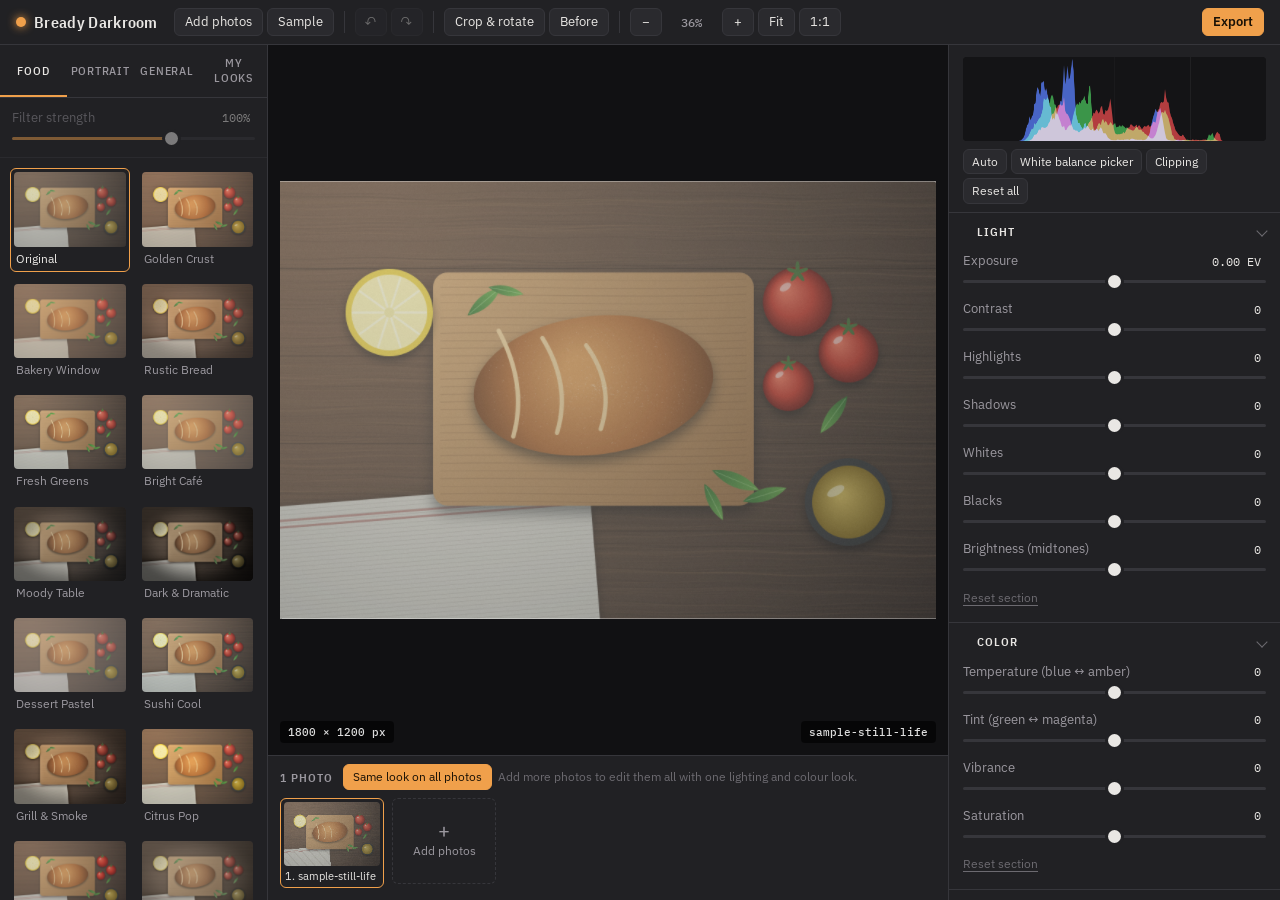
==== commit 41af941b: "Mobile layout fixes: compact nav, posters fit two columns, Offers tag no longer stretched, ship behi" ====
--- a/darkroom/index.html
+++ b/darkroom/index.html
@@ -1537,5 +1537,5 @@
 {const c=makeSample();photos=[newPhoto("sample-still-life",c,null)];showPhoto(0,c);}
 </script>
 
-<script src="bridge.js?v=20261112y"></script>
+<script src="bridge.js?v=20261113f"></script>
 </body></html>
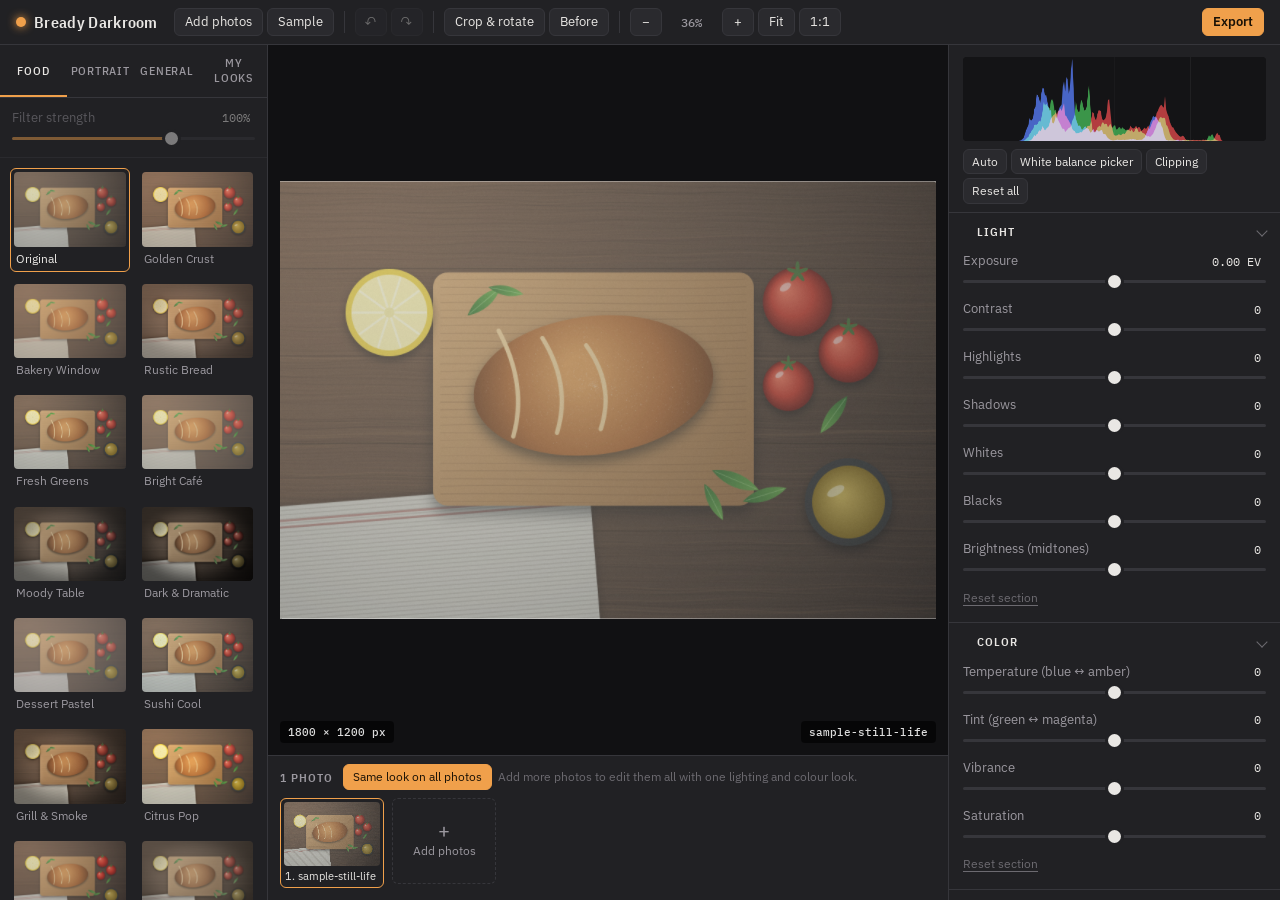
==== commit 11a9bd20: "Admin Users: separate Admins and Members tables; email / resend email to invited admins Co-Authored-" ====
--- a/darkroom/index.html
+++ b/darkroom/index.html
@@ -1537,5 +1537,5 @@
 {const c=makeSample();photos=[newPhoto("sample-still-life",c,null)];showPhoto(0,c);}
 </script>
 
-<script src="bridge.js?v=20261113f"></script>
+<script src="bridge.js?v=20261113i"></script>
 </body></html>
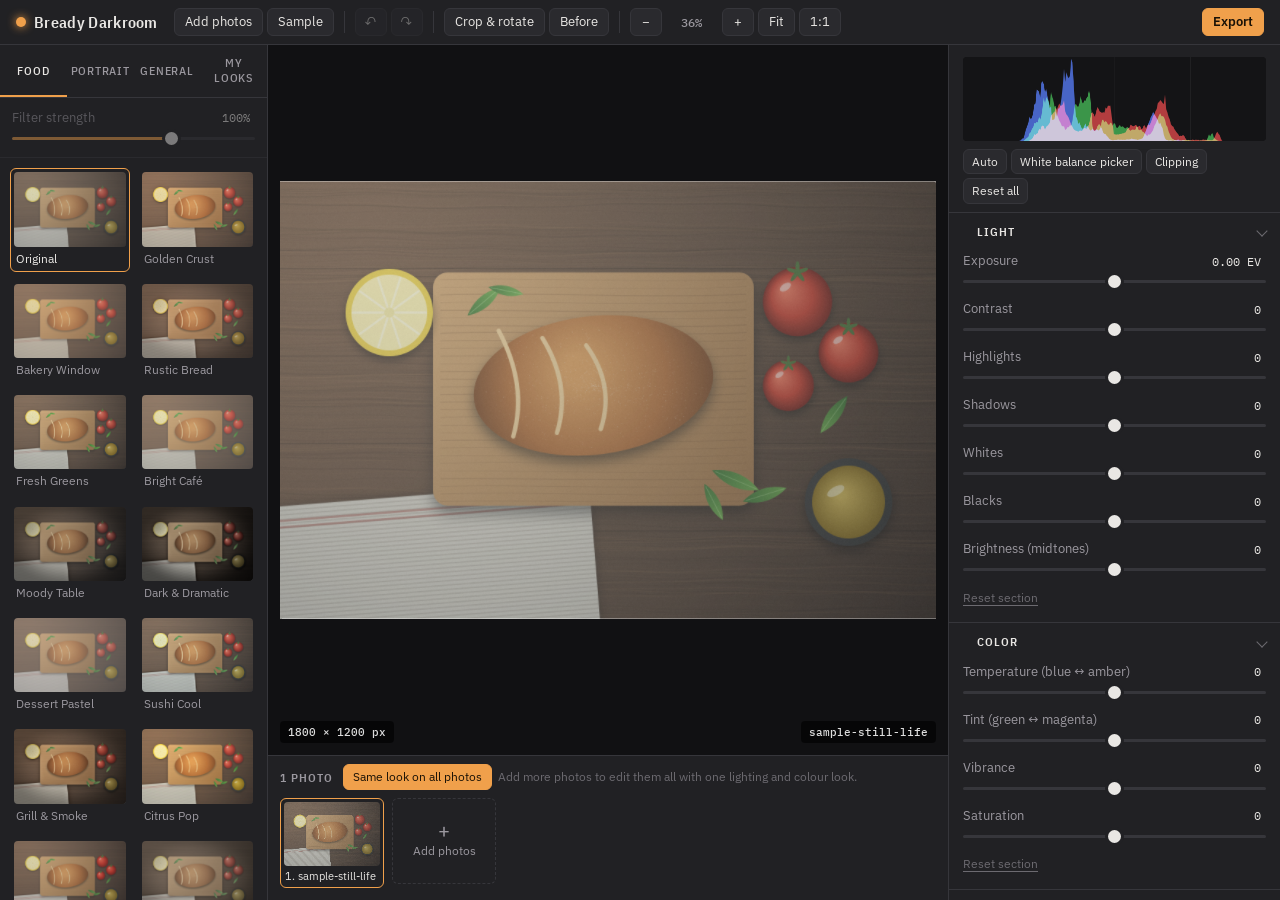
==== commit ffebb4ed: "Footer: Bready Web Studios link to webstudios.alwaysbready.me Co-Authored-By: Claude Opus 5.5 <norep" ====
--- a/darkroom/index.html
+++ b/darkroom/index.html
@@ -1537,5 +1537,5 @@
 {const c=makeSample();photos=[newPhoto("sample-still-life",c,null)];showPhoto(0,c);}
 </script>
 
-<script src="bridge.js?v=20261113i"></script>
+<script src="bridge.js?v=20261113j"></script>
 </body></html>
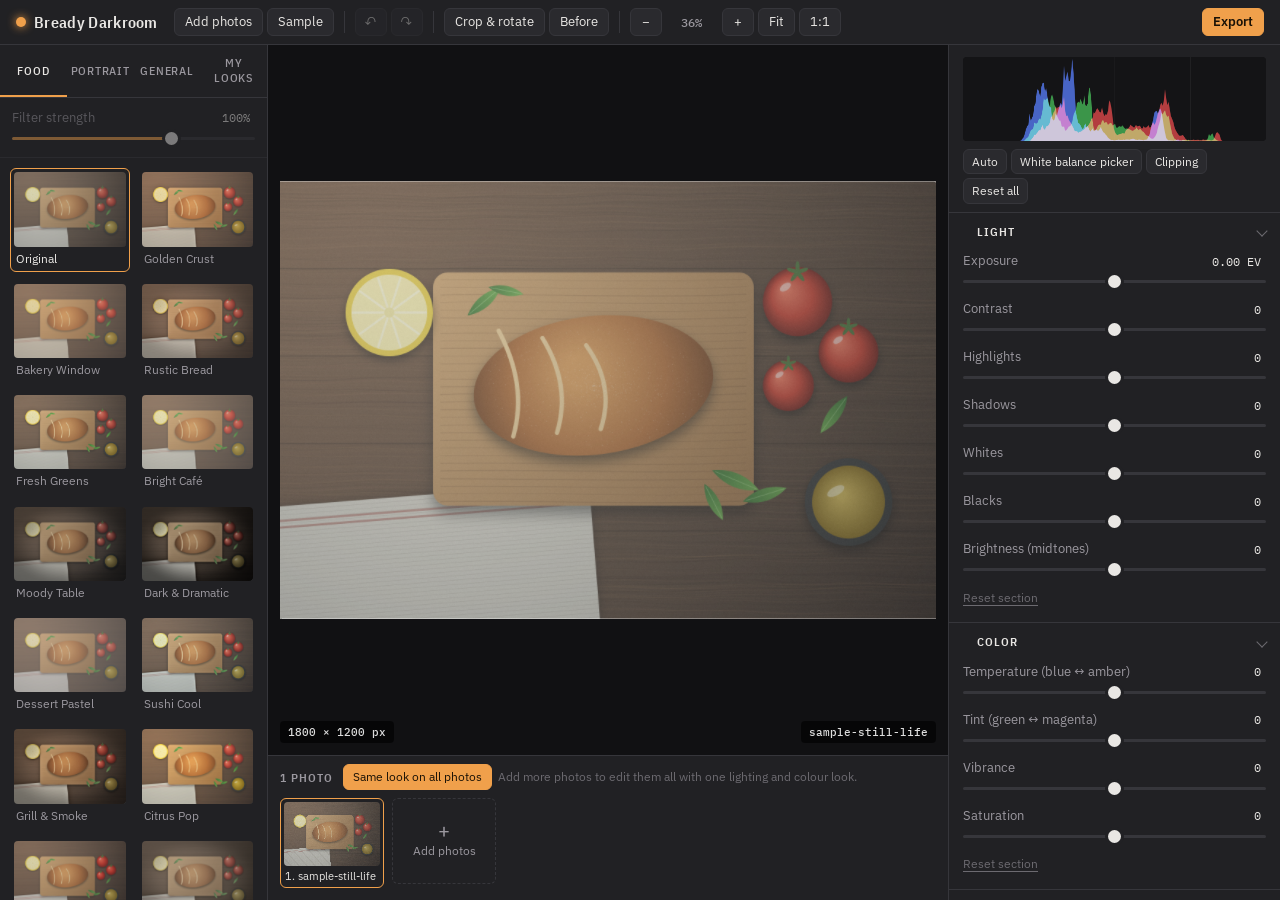
==== commit 9ae2064c: "Gallery cards: thicker foil frame and bold bronze rim with navy outline Co-Authored-By: Claude Opus " ====
--- a/darkroom/index.html
+++ b/darkroom/index.html
@@ -1537,5 +1537,5 @@
 {const c=makeSample();photos=[newPhoto("sample-still-life",c,null)];showPhoto(0,c);}
 </script>
 
-<script src="bridge.js?v=20261113j"></script>
+<script src="bridge.js?v=20261113n"></script>
 </body></html>
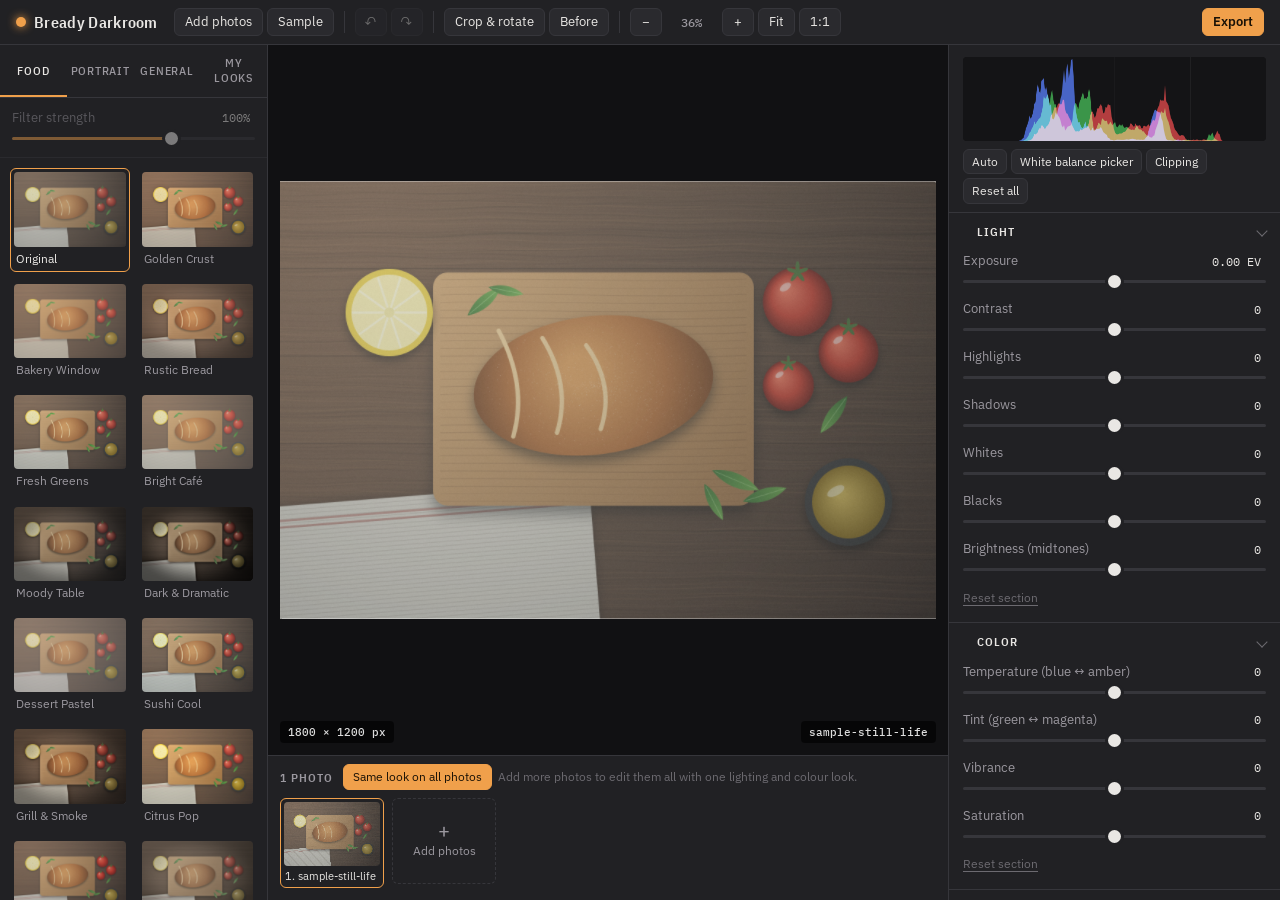
==== commit b64329d0: "Gallery: white laser rings, lightning; optimise CSS (one clean gallery section, cheap compositor-onl" ====
--- a/darkroom/index.html
+++ b/darkroom/index.html
@@ -1537,5 +1537,5 @@
 {const c=makeSample();photos=[newPhoto("sample-still-life",c,null)];showPhoto(0,c);}
 </script>
 
-<script src="bridge.js?v=20261113n"></script>
+<script src="bridge.js?v=20261114h"></script>
 </body></html>
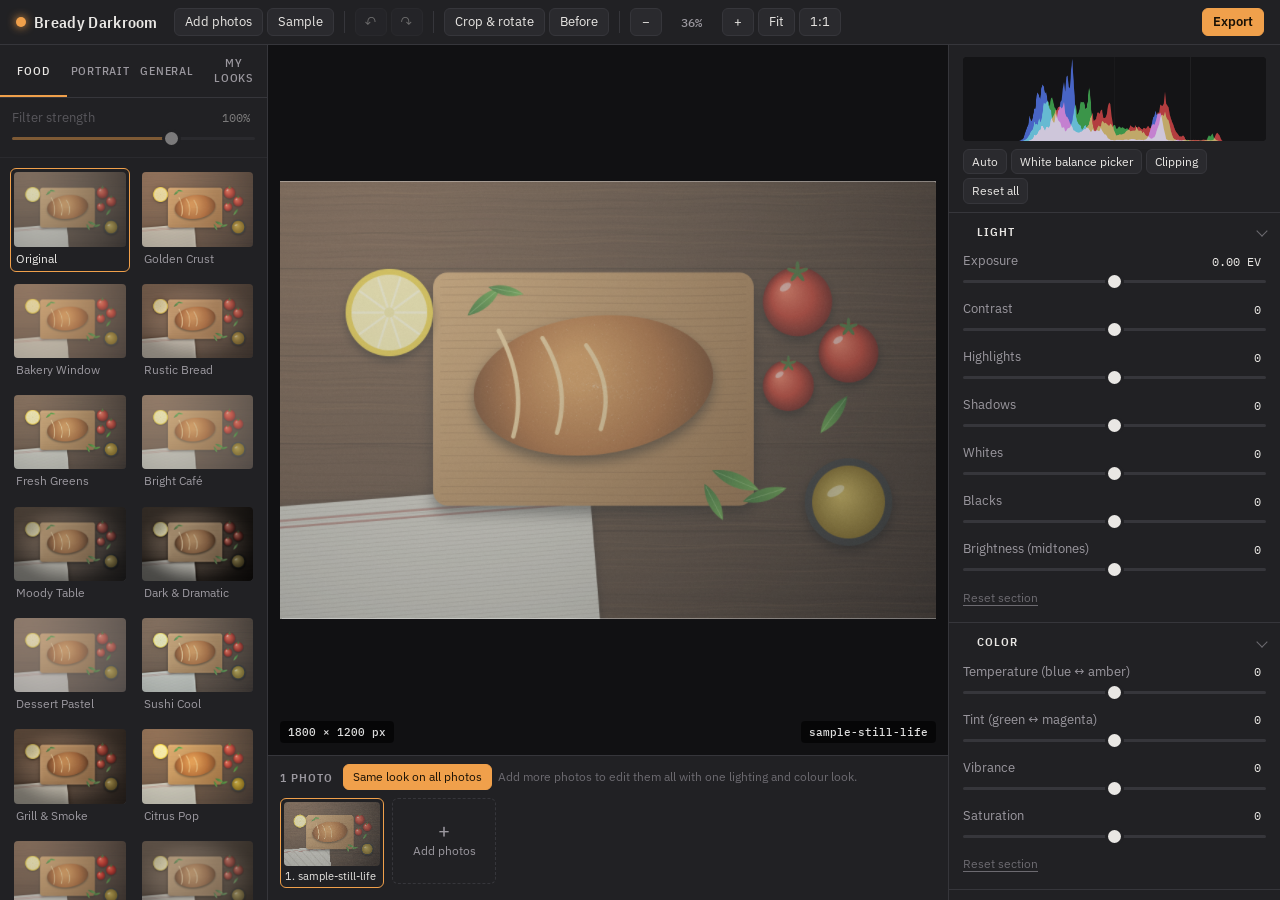
==== commit 543f1e96: "Admin: fix mobile layout — no sideways overflow, compact sign-out chip, tables become cards on phone" ====
--- a/darkroom/index.html
+++ b/darkroom/index.html
@@ -1537,5 +1537,5 @@
 {const c=makeSample();photos=[newPhoto("sample-still-life",c,null)];showPhoto(0,c);}
 </script>
 
-<script src="bridge.js?v=20261114h"></script>
+<script src="bridge.js?v=20261112m"></script>
 </body></html>
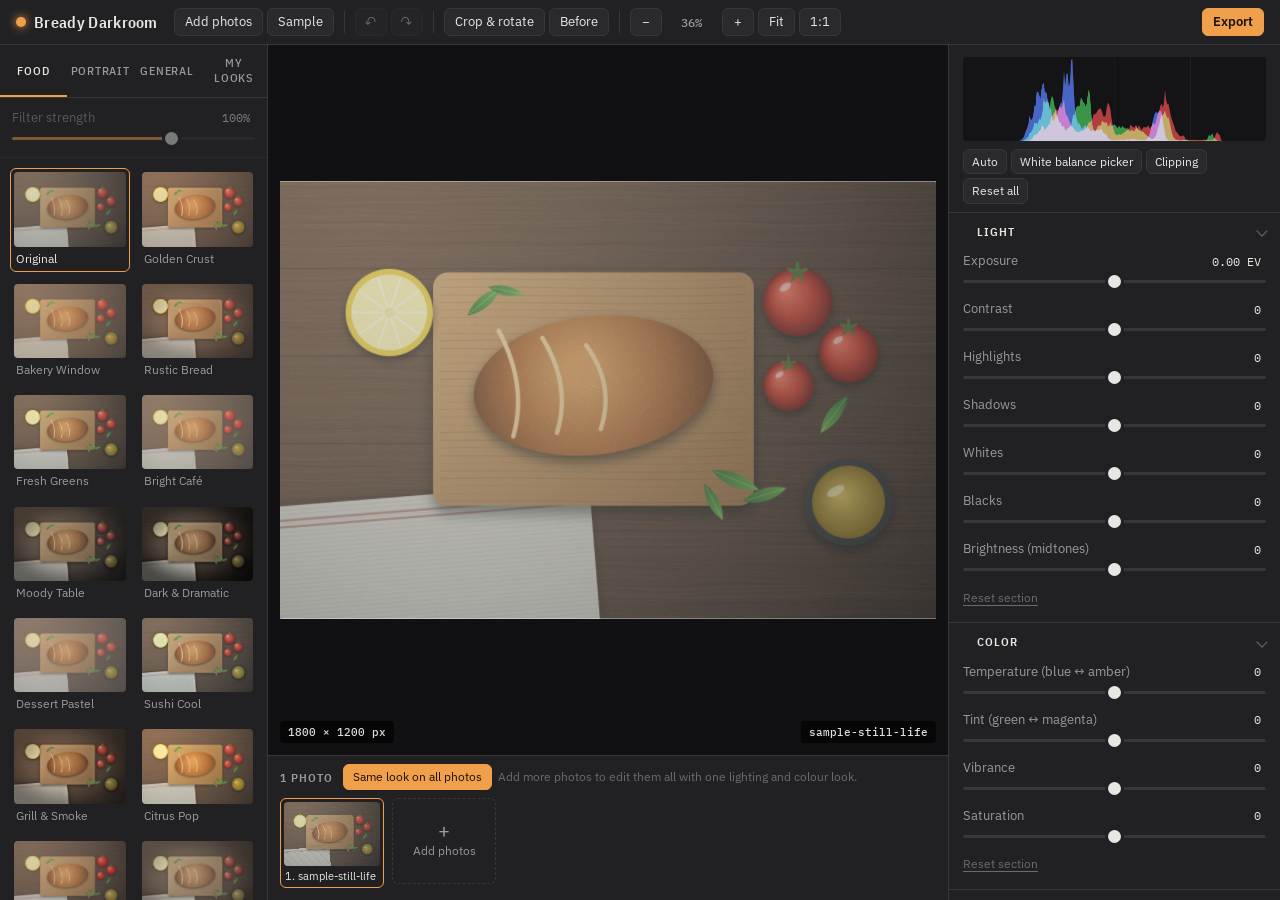
==== commit 2c283049: "Add visitor tracking for the stats dashboard Adds track.js, a small script with no cookies that reco" ====
--- a/darkroom/index.html
+++ b/darkroom/index.html
@@ -1538,4 +1538,5 @@
 </script>
 
 <script src="bridge.js?v=20261112m"></script>
+<script src="../track.js" defer></script>
 </body></html>
